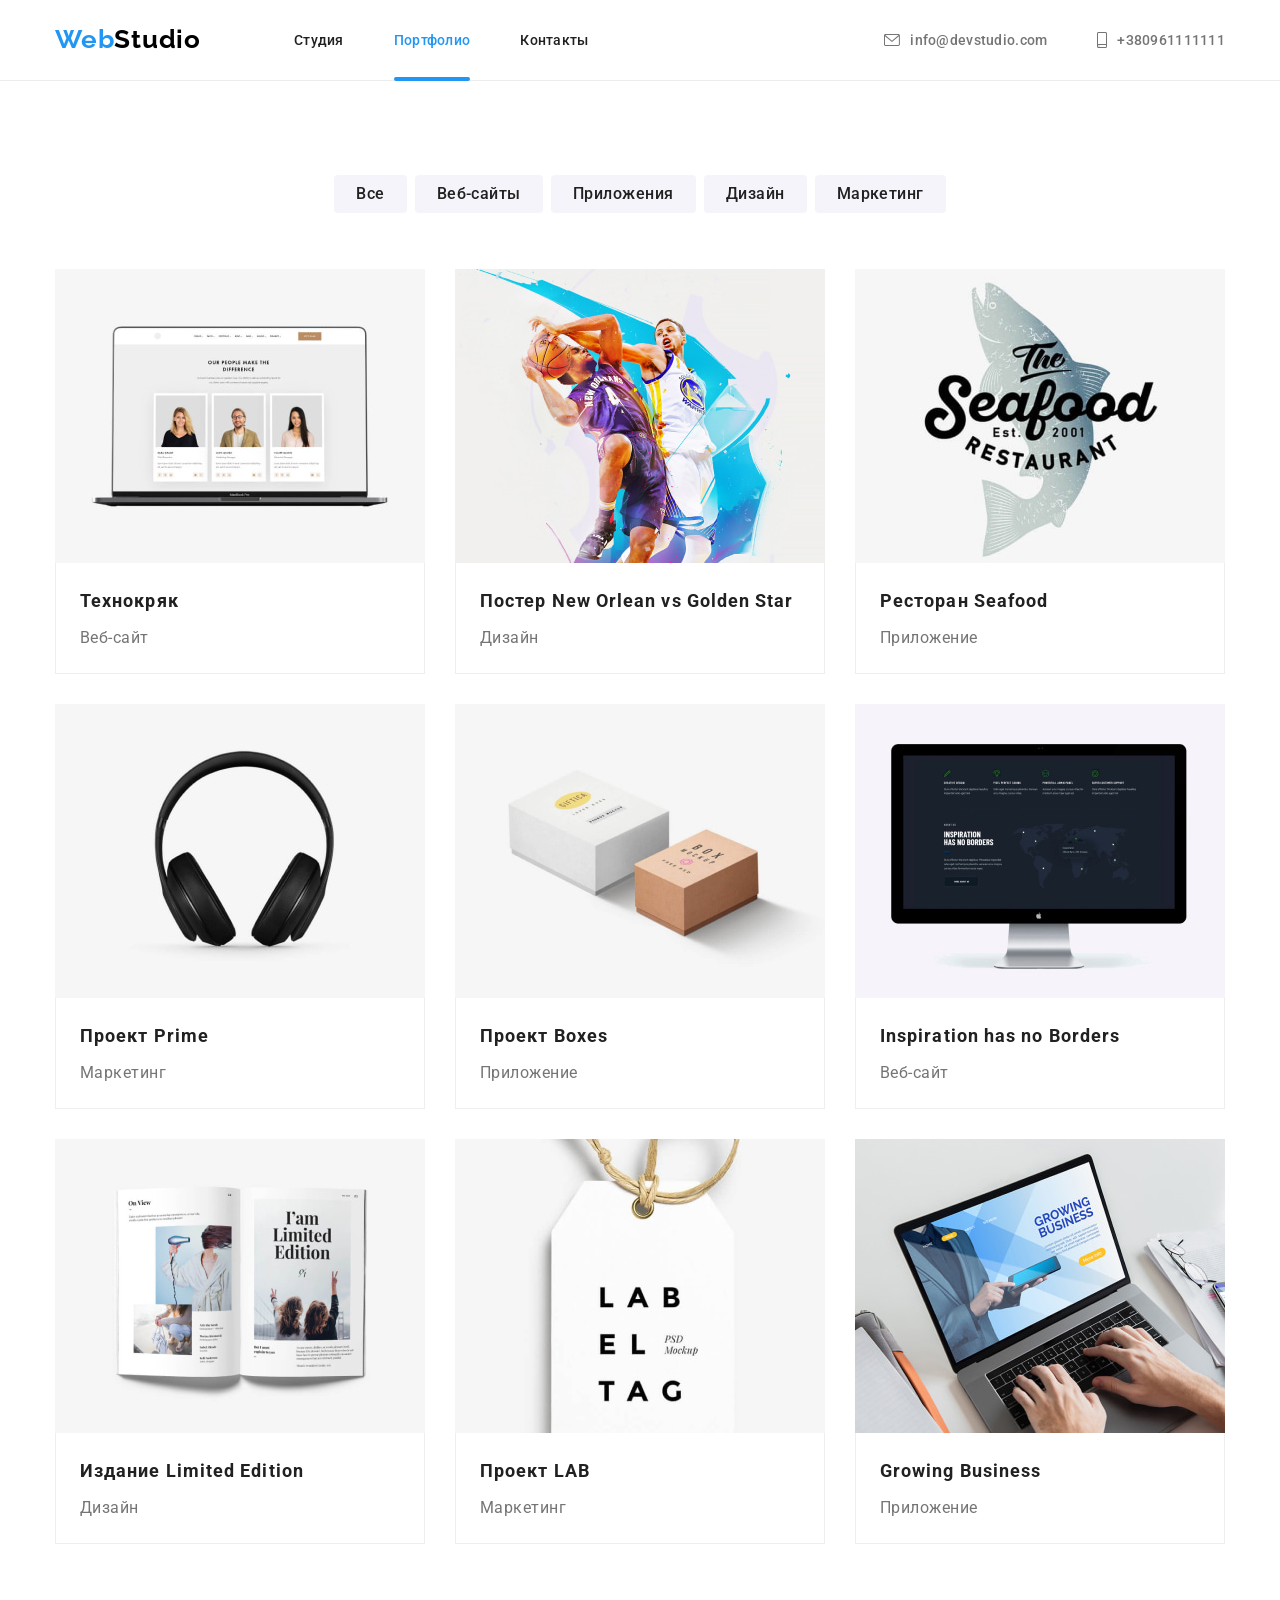
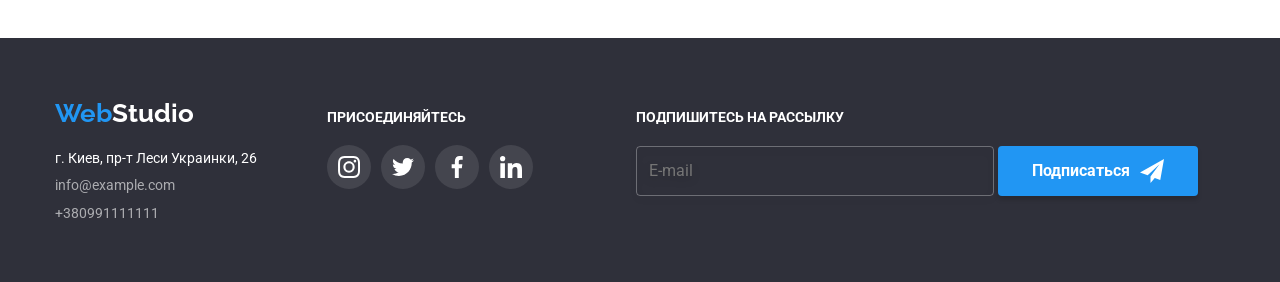
==== portfolio.html @ 58b0caa7 "Добавляет файлы" ====
<!DOCTYPE html>
<html lang="ru">
  <head>
    <meta charset="UTF-8" />
    <title>Студия</title>
    <link rel="preconnect" href="https://fonts.googleapis.com" />
    <link rel="preconnect" href="https://fonts.gstatic.com" crossorigin />
    <link
      href="https://fonts.googleapis.com/css2?family=Raleway:wght@700&family=Roboto:wght@400;500;700;900&display=swap"
      rel="stylesheet"
    />
    <link
      rel="stylesheet"
      href="https://cdnjs.cloudflare.com/ajax/libs/modern-normalize/1.1.0/modern-normalize.min.css"
    />
    <link rel="stylesheet" href="./css/styles.css" />
  </head>

  <body>
    <!--Хедер страницы портфолио-->
    <header class="page-header">
      <div class="container maine-nav">
        <a class="logo-header" href="./index.html"
          >Web<samp class="logostudio-header">Studio</samp></a
        >
        <!--Блок навигацыи-->
        <nav>
          <ul class="nav">
            <li class="item">
              <a class="nav-link" href="./index.html">Студия</a>
            </li>
            <li class="item">
              <a class="nav-link current" href="./portfolio.html">Портфолио</a>
            </li>
            <li class="item"><a class="nav-link" href="">Контакты</a></li>
          </ul>
        </nav>
        <!--Блок контактов хедер-->
        <ul class="contact">
          <li class="item">
            <a class="contact-link" href="mailto:info@devstudio.com"
              ><svg class="icon-contact" width="16" height="12">
                <use href="./images/icon/icons.svg#mail"></use></svg>info@devstudio.com</a>
          </li>
          <li class="item">
            <a class="contact-link" href="tel:+380961111111"
              ><svg class="icon-contact" width="10" height="16">
                <use href="./images/icon/icons.svg#tel"></use></svg>+380961111111</a>
          </li>
        </ul>
      </div>
    </header>

    <main>
      <!--Блок кнопок навигацыи проектов страницы портфолио-->
      <section class="section">
        <div class="container">
          <h1 class="title-hiding">Портфолио</h1>
          <ul class="filter">
            <li class="filter-button">
              <button class="button" type="button">Все</button>
            </li>
            <li class="filter-button">
              <button class="button" type="button">Веб-сайты</button>
            </li>
            <li class="filter-button">
              <button class="button" type="button">Приложения</button>
            </li>
            <li class="filter-button">
              <button class="button" type="button">Дизайн</button>
            </li>
            <li class="filter-button">
              <button class="button" type="button">Маркетинг</button>
            </li>
          </ul>
          <!--Фото проектов-->
          <ul class="portfolio">
            <li class="portfolio-list">
              <a class="portfolio-link" href="">
              <div class="portfolio-thumb">
              <img
                class="foto-portfolio"
                src="./images/imag1.jpg"
                alt="Ноудтун с сайтом"
                width="370"
                height="294"
                />
                <p class="portfolio-descr">Ресурс предлагает комплексные предложения с разным уровнем функционала и сервисов. Все это позволит посетителю получить исчерпывающие сведения о компании или частном лице.</p>
            </div>
              <div class="portfolio-title-text">
                <h2 class="title-portfolio">Технокряк</h2>
                <p class="text-portfolio">Веб-сайт</p>
              </div>
            </a>
            </li>
            <li class="portfolio-list">
            <a class="portfolio-link" href="">
            <div class="portfolio-thumb">
              <img
                class="foto-portfolio"
                src="./images/imag2.jpg"
                alt="Баскетболисты"
                width="370"
                height="294"
                />
                <p class="portfolio-descr">Ресурс предлагает комплексные предложения с разным уровнем функционала и сервисов. Все это позволит посетителю получить исчерпывающие сведения о компании или частном лице.</p>
            </div>
              <div class="portfolio-title-text">
                <h2 class="title-portfolio">
                  Постер New Orlean vs Golden Star</h2>
                <p class="text-portfolio">Дизайн</p>
              </div>
            </a>
            </li>
            <li class="portfolio-list">
            <a class="portfolio-link" href="">
            <div class="portfolio-thumb">
              <img
                class="foto-portfolio"
                src="./images/imag3.jpg"
                alt="Рыба с надписью"
                width="370"
                height="294"
                />
                <p class="portfolio-descr">Ресурс предлагает комплексные предложения с разным уровнем функционала и сервисов. Все это позволит посетителю получить исчерпывающие сведения о компании или частном лице.</p>
            </div>
              <div class="portfolio-title-text">
                <h2 class="title-portfolio">Ресторан Seafood</h2>
                <p class="text-portfolio">Приложение</p>
              </div>
            </a>
            </li>
            <li class="portfolio-list">
            <a class="portfolio-link" href="">
            <div class="portfolio-thumb">
              <img
                class="foto-portfolio"
                src="./images/imag4.jpg"
                alt="Наушники"
                width="370"
                height="294"
                />
                <p class="portfolio-descr">Ресурс предлагает комплексные предложения с разным уровнем функционала и сервисов. Все это позволит посетителю получить исчерпывающие сведения о компании или частном лице.</p>
            </div>
              <div class="portfolio-title-text">
                <h2 class="title-portfolio">Проект Prime</h2>
                <p class="text-portfolio">Маркетинг</p>
              </div>
            </a>
            </li>
            <li class="portfolio-list">
            <a class="portfolio-link" href="">
            <div class="portfolio-thumb">
              <img
                class="foto-portfolio"
                src="./images/imag5.jpg"
                alt="Две коробки"
                width="370"
                height="294"
                />
                <p class="portfolio-descr">Ресурс предлагает комплексные предложения с разным уровнем функционала и сервисов. Все это позволит посетителю получить исчерпывающие сведения о компании или частном лице.</p>
            </div>
              <div class="portfolio-title-text">
                <h2 class="title-portfolio">Проект Boxes</h2>
                <p class="text-portfolio">Приложение</p>
              </div>
            </a>
            </li>
            <li class="portfolio-list">
            <a class="portfolio-link" href="">
            <div class="portfolio-thumb">
              <img
                class="foto-portfolio"
                src="./images/imag6.jpg"
                alt="Мак"
                width="370"
                height="294"
                />
                <p class="portfolio-descr">Ресурс предлагает комплексные предложения с разным уровнем функционала и сервисов. Все это позволит посетителю получить исчерпывающие сведения о компании или частном лице.</p>
            </div>
              <div class="portfolio-title-text">
                <h2 class="title-portfolio">Inspiration has no Borders</h2>
                <p class="text-portfolio">Веб-сайт</p>
              </div>
            </a>
            </li>
            <li class="portfolio-list">
            <a class="portfolio-link" href="">
            <div class="portfolio-thumb">
              <img
                class="foto-portfolio"
                src="./images/imag7.jpg"
                alt="Журнал"
                width="370"
                height="294"
                />
                <p class="portfolio-descr">Ресурс предлагает комплексные предложения с разным уровнем функционала и сервисов. Все это позволит посетителю получить исчерпывающие сведения о компании или частном лице.</p>
            </div>
              <div class="portfolio-title-text">
                <h2 class="title-portfolio">Издание Limited Edition</h2>
                <p class="text-portfolio">Дизайн</p>
              </div>
            </a>
            </li>
            <li class="portfolio-list">
            <a class="portfolio-link" href="">
            <div class="portfolio-thumb">
              <img
                class="foto-portfolio"
                src="./images/imag8.jpg"
                alt="Этикетка"
                width="370"
                height="294"
                />
                <p class="portfolio-descr">Ресурс предлагает комплексные предложения с разным уровнем функционала и сервисов. Все это позволит посетителю получить исчерпывающие сведения о компании или частном лице.</p>
            </div>
              <div class="portfolio-title-text">
                <h2 class="title-portfolio">Проект LAB</h2>
                <p class="text-portfolio">Маркетинг</p>
              </div>
              </a>
            </li>
            <li class="portfolio-list">
            <a class="portfolio-link" href="">
            <div class="portfolio-thumb">
              <img
                class="foto-portfolio"
                src="./images/imag9.jpg"
                alt="Ноудбук с сайтом"
                width="370"
                height="294"
                />
                <p class="portfolio-descr">Ресурс предлагает комплексные предложения с разным уровнем функционала и сервисов. Все это позволит посетителю получить исчерпывающие сведения о компании или частном лице.</p>
            </div>
              <div class="portfolio-title-text">
                <h2 class="title-portfolio">Growing Business</h2>
                <p class="text-portfolio">Приложение</p>
              </div>
              </a>
            </li>
          </ul>
        </div>
      </section>
    </main>
    <!--Футер страницы портфолио с контактами-->
    <footer class="page-footer">
      <div class="container footer-container">
      <div class="address-wraper">
        <a class="logo-footer" href="./index.html"
          >Web<samp class="logostudio-footer">Studio</samp></a>
        <address class="address">
          <ul class="address-list">
            <li class="contact-list-footer">
              <a
                class="contactfooter-map"
                href="https://www.google.com/maps/place/бул.+Леси+Украинки,+26,+Киев,+02000/data=!4m2!3m1!1s0x40d4cf0e033ecbe9:0x57a4dffefec77da0?sa=X&ved=2ahUKEwislPPghuL1AhVr-ioKHfEvBboQ8gF6BAgbEAE"
                target="_blank"
                >г. Киев, пр-т Леси Украинки, 26</a>
            </li>
            <li class="contact-list-footer">
              <a class="contactfooter" href="mailto:info@example.com"
                >info@example.com</a>
            </li>
            <li class="contact-list-footer">
              <a class="contactfooter" href="tel:+380991111111"
                >+380991111111</a>
            </li>
          </ul>
        </address>
      </div>
      <div class="socials-link-wraper">
        <h2 class="title-footer-socials">присоединяйтесь</h2>
        <ul class="socials-list-footer">
          <li class="socials-footer">
            <a class="socials-link-footer" href="">
              <svg class="socials-icon-footer" width="22" height="22">
                <use href="./images/icon/icons.svg#instagram"></use>
              </svg>
            </a>
          </li>
          <li class="socials-footer">
            <a class="socials-link-footer" href="">
              <svg class="socials-icon-footer" width="22" height="22">
                <use href="./images/icon/icons.svg#twitter"></use>
              </svg>
            </a>
          </li>
          <li class="socials-footer">
            <a class="socials-link-footer" href="">
              <svg class="socials-icon-footer" width="22" height="22">
                <use href="./images/icon/icons.svg#facebook"></use>
              </svg>
            </a>
          </li>
          <li class="socials-footer">
            <a class="socials-link-footer" href="">
              <svg class="socials-icon-footer" width="22" height="22">
                <use href="./images/icon/icons.svg#linkedin"></use>
              </svg>
            </a>
          </li>
        </ul>
      </div>
      <div class="form-footer-wraper">
      <h2 class="title-footer-form">Подпишитесь на рассылку</h2>
      <form class="form-footer">
        <label class="form-wraper-footer">
          <input class="form-email-footer" type="email" name="email" placeholder="E-mail">
        </label>
        <button class="button-form-footer" type="submit">Подписаться
          <svg class="icon-button-footer" width="24" height="24">
            <use href="./images/icon/icons.svg#icon-send"></use>
          </svg>
        </button>
        </form>
      </div>
    </div>
    </footer>
  </body>
</html>
---- css/styles.css ----
:root {
  /*Шрифти*/
  --main-fons: "Roboto", sans-serif;
  --secondary-fons: "Raleway", sans-serif;
  /*Цвет*/
  --main-color: #212121;
  --complementary-color: #757575;
  --activ-link-but: #2196f3;
  --background-button: #f5f4fa;
  --white: #fff;
  --icon-color: #AFB1B8;
}

h1,
h2,
h3,
h4,
p {
  margin-top: 0;
  margin-bottom: 0;
}

ul {
  list-style: none;
  margin: 0;
  padding: 0;
}

body {
  color: var(--main-color);
  background-color: var(--white);
  font-family: var(--main-fons);
}

img {
  max-width: 100%;
  height: auto;
  display: block;
}
.container {
  width: 1200px;
  padding-left: 15px;
  padding-right: 15px;
  margin-left: auto;
  margin-right: auto;
}
.section {
  padding-top: 94px;
  padding-bottom: 94px;
}

/*Стили хидера*/
.page-header {
  border-bottom: 1px solid #ececec;
}
.maine-nav {
  display: flex;
  align-items: center;
}
.logo-header {
  color: var(--activ-link-but);

  text-decoration: none;
  font-family: var(--secondary-fons);
  font-size: 26px;
  font-weight: 700;
  line-height: 1.2;
  letter-spacing: 0.03em;
}
.logostudio-header {
  color: rgb(0, 0, 0);
  text-decoration: none;
  font-family: var(--secondary-fons);
  font-size: 26px;
  font-weight: 700;
  line-height: 1.2;
  letter-spacing: 0.03em;
}

.nav {
  display: flex;
  margin-left: 93px;
}
.nav .item + .item {
  margin-left: 50px;
}

.nav-link {
position: relative;
  display: block;
  padding-top: 32px;
  padding-bottom: 32px;

  color: var(--main-color);

  font-size: 14px;
  font-weight: 500;
  line-height: 1.15;
  letter-spacing: 0.02em;
  text-decoration: none;

  transition:color 250ms cubic-bezier(0.4, 0, 0.2, 1);
}


.nav-link:hover,
.nav-link:focus {
  color: var(--activ-link-but);
}
.nav .current {
  color: var(--activ-link-but);
}
.current::after {
display: block;
position: absolute;
width: 100%;
height: 4px;
left: 0;
bottom: -1px;
content: '';
background-color: var(--activ-link-but);
border-radius: 2px;
}
.after{
  transition:background-color 250ms cubic-bezier(0.4, 0, 0.2, 1);
}

.contact {
  display: flex;
  list-style: none;
  margin-left: auto;
}
.contact .item + .item {
  margin-left: 50px;
}
.contact-link {
  display: flex;
  justify-content: center;
  align-items: center;
  padding-top: 32px;
  padding-bottom: 32px;

  color: var(--complementary-color);
  font-weight: 500;
  font-size: 14px;
  line-height: 1.15;
  letter-spacing: 0.02em;
  text-decoration: none;

  transition:color 250ms cubic-bezier(0.4, 0, 0.2, 1);
}
.contact-link:hover,
.contact-link:focus {
  color: var(--activ-link-but);
}
.icon-contact{
margin-right: 10px;
fill: currentColor;
}

/*Стиль слогана и кнопка заказа на странице "Студия". */
.slogan {
  max-width: 1600px;
  margin-left: auto;
  margin-right: auto;
  padding-top: 200px;
  padding-bottom: 200px;
  background-color: #2f303a;
  text-align: center;

  background-image: linear-gradient(rgba(47, 48, 58, 0.4), rgba(47, 48, 58, 0.4)), url(../images/Imgbg.png);
  background-repeat: no-repeat;
  background-size: cover;

}
.slogan-text {
  color: var(--white);

  font-weight: 900;
  font-size: 44px;
  line-height: 1.4;
  text-align: center;
  letter-spacing: 0.06em;
  text-transform: uppercase;
}
.slogan-button {
  margin-top: 40px;


  width: 200px;
  height: 50px;
  font-size: 16px;
  font-weight: 700;
  line-height: 1.87;
  text-align: center;
  letter-spacing: 0.06em;
  color: var(--white);
  background-color: var(--activ-link-but);
  box-shadow: 0px 4px 4px rgba(0, 0, 0, 0.15);
  border-radius: 4px;
  border: var(--activ-link-but);
  cursor: pointer;
  transition: color 250ms cubic-bezier(0.4, 0, 0.2, 1), background-color 250ms cubic-bezier(0.4, 0, 0.2, 1);
}
.slogan-button:hover,
.slogan-button:focus {
  background-color: #188ce8;
}

/*Модальное окно*/
.modal-backdrop {
  position: fixed;
  left: 0;
  top: 0;
  width: 100vw;
  height: 100vh;
  background: rgba(0, 0, 0, 0.2);
  transition: opacity 250ms cubic-bezier(0.4, 0, 0.2, 1), visibility 250ms cubic-bezier(0.4, 0, 0.2, 1);

  z-index: 3;
  opacity: 1;
  visibility: visible;
  pointer-events: initial;
}

.modal-backdrop.is-hidden {
  opacity: 0;
  visibility: hidden;
  pointer-events: none;
}

.modal{
  position: absolute;
  top: 50%;
  left: 50%;
  transform: translate(-50%,-50%);
  width:528px;
  height: 581px;
  padding: 40px;

  background: var(--white);
  box-shadow: 0px 1px 3px rgba(0, 0, 0, 0.12),
  0px 1px 1px rgba(0, 0, 0, 0.14),
  0px 2px 1px rgba(0, 0, 0, 0.2);
  border-radius: 4px;
}

.form{
  display: block;

}
.modal-titel{
  margin-bottom: 12px;
  font-style: normal;
  font-weight: 700;
  font-size: 20px;
  line-height: 1.15;
  text-align: center;
  letter-spacing: 0.03em;
  color: var(--main-color);
}
.form-wraper{
  position: relative;
  display: flex;
  flex-direction: column;
  margin-bottom: 10px;
}

.form-wraper:nth-child(4){
  margin-bottom: 20px;
}

.form-text{
  margin-bottom: 4px;
  font-weight: 400;
  font-size: 12px;
  line-height: 1.16;
  text-align: left;
  letter-spacing: 0.01em;
  color: var(--complementary-color);
}
.form-imput{
  position: relative;
  width: 448px;
  height: 40px;
  border: 1px solid rgba(33, 33, 33, 0.2);
  box-sizing: border-box;
  border-radius: 4px;
  outline: transparent;
  transition: border 250ms cubic-bezier(0.4, 0, 0.2, 1);
}

.icon-form{

  position: absolute;
  left: 15px;
  bottom: 14px;
  fill: var(--main-color);
  transition: fill 250ms cubic-bezier(0.4, 0, 0.2, 1);
}

.form-imput:hover,
.form-imput:checked,
.form-imput:focus {
  border: 1px solid var(--activ-link-but);
  box-sizing: border-box;
  border-radius: 4px;
}
.form-imput:hover ~ .icon-form,
.form-imput:focus ~ .icon-form{
  fill: var(--activ-link-but);
}

.text-form-imput,
.tel-form-imput,
.email-form-imput{
  padding-left: 42px;
}
.textarea{
  width: 448px;
  height: 120px;
  padding: 12px 16px;
  font-size: 14px;
  line-height: 1.14;
  letter-spacing: 0.01em;
  resize: none;
}
.checkbox-wraper{
  display: flex;
  white-space: nowrap;
  margin-bottom: 30px;
  flex-direction: row;
  justify-content: center;
  align-items: center;
  margin-bottom: 30px;
}

.checkbox{

-webkit-appearance: none;
-moz-appearance: none;
appearance: none;
}
.castom-checkbox{
  background-image: url(../images/icon/checbox.svg);
  width: 16px;
  height: 15px;
}


.checkbox:checked + .castom-checkbox,
.checkbox:focus-visible + .castom-checkbox{
  background-image: url(../images/icon/checbox-checked.svg);
  width: 16px;
  height: 15px;
  background-repeat: no-repeat;
  background-position: 50% 50%;
  background-color: #2196f3;
  border-radius: 2px;
  transition: background 250ms cubic-bezier(0.4, 0, 0.2, 1);
}

.text-treaty{
  margin-left: 8.5px;

  text-align:center;
  font-style: normal;
  font-weight: 400;
  font-size: 14px;
  line-height: 1.71;
  letter-spacing: 0.03em;
  color: var(--complementary-color);
}
.text-treaty-link{
  color: var(--activ-link-but);
  text-decoration: underline;
  transition: color 250ms cubic-bezier(0.4, 0, 0.2, 1);
}
.button-submit{

  text-align: center;
  width: 200px;
  height: 50px;
  font-weight: 700;
  font-size: 16px;
  line-height: 1.87;
  letter-spacing: 0.06em;

  color: var(--white);

  background: var(--activ-link-but);
  box-shadow: 0px 4px 4px rgba(0, 0, 0, 0.15);
  border-radius: 4px;
  border: none;
  transition: color 250ms cubic-bezier(0.4, 0, 0.2, 1), background 250ms cubic-bezier(0.4, 0, 0.2, 1);
  cursor: pointer;
}

.button-submit:focus,
.button-submit:hover{
background: #188CE8;
}

.button-modal-clos{
  position: absolute;
  top: 8px;
  right: 8px;
  display: flex;
  justify-content: center;
  align-items: center;
  width: 30px;
  height: 30px;
  border-radius: 50%;
  background: var(--white);
  border: 1px solid rgba(0, 0, 0, 0.1);
  cursor: pointer;
}

/*Стиль списка текста на странице "Студия".*/
.title-benefits {
  position: absolute;
  width: 1px;
  height: 1px;
  margin: -1px;
  border: 0;
  padding: 0;
  white-space: nowrap;
  clip-path: inset(100%);
  clip: rect(0 0 0 0);
  overflow: hidden;
}

.content-list {
  display: flex;
}
.content-list .list + .list {
  margin-left: 30px;
}

.icon-benefits{
  display: flex;
  justify-content: center;
  align-items: center;
  margin-bottom: 30px;

  width: 270px;
  height: 120px;
  background-color: var(--background-button);
  border-radius: 4px;
}

.list-title {
  text-transform: uppercase;
  font-style: normal;
  font-weight: 700;
  font-size: 14px;
  line-height: 16px;
  letter-spacing: 1.14;
}
.list-text {
  margin-top: 10px;

  width: 270px;
  color: var(--complementary-color);
  font-weight: 400;
  font-size: 14px;
  line-height: 1.7;
  letter-spacing: 0.03em;
}

/*Стиль заголовка на странице "Студия".*/
.work {
  padding-top: 0;
}
.work-list {
  margin-top: 50px;
  display: flex;

}
.list-work{
list-style-type: none;
}

.work-list .list-work + .list-work {
  margin-left: 30px;
  margin-right: 0;
}
.work-title {
  font-weight: 700;
  font-size: 36px;
  line-height: 1.16;
  text-align: center;
  letter-spacing: 0.03em;
}

.label-img-text{
position: relative;
}

.img-label{
margin-right: 0;

}
.label{
  display: flex;
  justify-content: center;
  align-items: center;
  position: absolute;
  bottom: 0;

  width: 370px;
  height: 70px;
  background: rgba(47, 48, 58, 0.8);

  font-size: 14px;
  font-weight: 700;
  color: var(--white);
  line-height: 1.17;
  text-transform: uppercase;

  letter-spacing: 0.03em;
}

/*Стиль заголовков и текста информации о команде на странице "Студия".*/
.team {
  background-color: #f5f4fa;
}
.team-list {
  display: flex;
}
.team-title {
  margin-bottom: 50px;

  font-weight: 700;
  font-size: 36px;
  line-height: 1.16;
  text-align: center;
  letter-spacing: 0.03em;
}
.foto-team-list {
  background-color: var(--white);
  text-align: center;
  width: 270px;
  box-shadow: 0px 1px 3px rgba(0, 0, 0, 0.12), 0px 1px 1px rgba(0, 0, 0, 0.14),
    0px 2px 1px rgba(0, 0, 0, 0.2);
  border-radius: 0px 0px 4px 4px;
}
.team-list .foto-team-list + .foto-team-list {
  margin-left: 30px;
  margin-right: 0px;
}
.team-subtitle-text {
  padding-top: 30px;
  padding-bottom: 30px;
}
.team-subtitle {
  font-weight: 500;
  font-size: 16px;
  line-height: 1.18;
  letter-spacing: 0.03em;
}
.team-text {
  margin-top: 10px;
  margin-bottom: 16px;

  color: var(--complementary-color);
  font-weight: 400;
  font-size: 16px;
  line-height: 1.18;
  letter-spacing: 0.03em;
}
.team-list {
  list-style: none;
}

.socials {
  display: flex;
  justify-content: center;
}
.socials-item {
  margin-right: 10px;
}
.socials-item:last-child{
  margin-right: 0;
}
.socials-link {
  display: flex;
  justify-content: center;
  align-items: center;

  width: 44px;
  height: 44px;

  background-color: var(--white);
  border-radius: 50%;
  transition:fill 250ms cubic-bezier(0.4, 0, 0.2, 1), background-color 250ms cubic-bezier(0.4, 0, 0.2, 1);
}
.socials-link:hover,
.socials-link:focus {
  background-color: var(--activ-link-but)}
.socials-link:hover .socials-icon,
.socials-link:focus .socials-icon{fill: var(--white);}
.socials-icon{
  transition:fill 250ms cubic-bezier(0.4, 0, 0.2, 1);
  fill: var(--icon-color);
}

/*Стили постояные клиенты*/
.title-clients{
  margin-bottom: 50px;

  font-weight: 700;
  font-size: 36px;
  line-height: 1.16;
  text-align: center;
  letter-spacing: 0.03em;
}

.clients-list-icon-link{
  display: flex;
}

.clients-list{
width: 170px;
height: 92px;
margin-right: 30px;

border: 1px solid var(--icon-color);
box-sizing: border-box;
border-radius: 4px;
transition:color 250ms cubic-bezier(0.4, 0, 0.2, 1), border 250ms cubic-bezier(0.4, 0, 0.2, 1);
}
.clients-list:hover,
.clients-list:focus{
  border: 1px solid var(--activ-link-but);
  box-sizing: border-box;
  border-radius: 4px;
}
.clients-list:last-child {
  margin-right: 0;
}

.clients-link{
  display: flex;
  justify-content: center;
  align-items: center;
  box-sizing: border-box;
  width: 100%;
  height: 100%;
  fill: var(--icon-color);
  cursor: pointer;
  transition:fill 250ms cubic-bezier(0.4, 0, 0.2, 1);
}
.clients-link:hover,
.clients-link:focus{
  fill: var(--activ-link-but);
}



/*Стиль кнопок фильтра на странице "Портфолио".*/

.title-hiding{
  position: absolute;
    width: 1px;
    height: 1px;
    margin: -1px;
    border: 0;
    padding: 0;
    white-space: nowrap;
    clip-path: inset(100%);
    clip: rect(0 0 0 0);
    overflow: hidden;}
.filter {
  list-style: none;
  display: flex;
  justify-content: center;
  margin-bottom: 56px;
}

.filter-button:not(:last-child) {
  margin-right: 8px;
}

.button {
  padding: 6px 22px;
  list-style: none;
  border-radius: 4px;
  cursor: pointer;
  border: none;

  color: var(--main-color);
  background-color: var(--background-button);

  font-family: var(--main-fons);
  font-style: normal;
  font-weight: 500;
  font-size: 16px;
  line-height: 1.62;
  text-align: center;
  letter-spacing: 0.03em;
  transition: box-shadow 250ms cubic-bezier(0.4, 0, 0.2, 1), background-color 250ms cubic-bezier(0.4, 0, 0.2, 1), color 250ms cubic-bezier(0.4, 0, 0.2, 1);
}
.button:hover,
.button:focus {
  background-color: var(--activ-link-but);
  color: var(--white);
  box-shadow: 0px 3px 1px rgba(0, 0, 0, 0.1), 0px 1px 2px rgba(0, 0, 0, 0.08),
    0px 2px 2px rgba(0, 0, 0, 0.12);
}

/*Стиль текста портфолио на странице "Портфолио".*/
.portfolio {
  list-style: none;
  display: flex;
  flex-wrap: wrap;
}

.portfolio-list {
  background-color: var(--white);
  width: 370px;
  margin-right: 30px;
  margin-bottom: 30px;
}
.portfolio-list:nth-child(3n) {
  margin-right: 0;
}
.portfolio-list:nth-last-child(-n + 3) {
  margin-bottom: 0px;
}
.portfolio-thumb{
position: relative;
overflow: hidden;
}
.portfolio-descr{
display: flex;
padding: 63px 24px;
width: 100%;
height: 100%;
position: absolute;
bottom: 0;
left: 0;
font-size: 18px;
font-weight: 400;
line-height: 1.55;
color: var(--white);
background-color: rgba(33, 150, 243, 0.9);;
text-decoration: none;
transform: translateY(100%);
transition: transform 250ms cubic-bezier(0.4, 0, 0.2, 1);
}
.portfolio-link:hover .portfolio-descr,
.portfolio-link:focus .portfolio-descr {
  transform: translateY(0%);
}
.portfolio-link{
  display: block;
  text-decoration: none;
  transition: box-shodow 250ms cubic-bezier(0.4, 0, 0.2, 1);
}
.portfolio-link:hover,
.portfolio-link:focus{
  box-shadow: 0px 1px 1px rgba(0, 0, 0, 0.12), 0px 4px 4px rgba(0, 0, 0, 0.06),
  1px 4px 6px rgba(0, 0, 0, 0.16);
}


.portfolio-title-text {
  padding: 20px 24px 20px 24px;
  background: #ffffff;
  border-right: 1px solid #eeeeee;
  border-bottom: 1px solid #eeeeee;
  border-left: 1px solid #eeeeee;
  box-sizing: border-box;
}

.title-portfolio {
color: var(--main-color);
  font-weight: 700;
  font-size: 18px;
  line-height: 2;
  letter-spacing: 0.06em;
}
.text-portfolio {
  margin-top: 4px;
  color: var(--complementary-color);
  font-size: 16px;
  line-height: 1.87;
  letter-spacing: 0.03em;
}


/*Стиль футера*/

.page-footer {
  padding-top: 60px;
  padding-bottom: 60px;
  background-color: #2f303a;
}

.footer-container{
display: flex;
align-items: baseline;
}
.address-wraper{
margin-right: 70px;
}
.logo-footer {
  color: var(--activ-link-but);
  text-decoration: none;
  font-family: var(--secondary-fons);
  font-size: 26px;
  font-weight: 700;
  line-height: 1.2;
}
.logostudio-footer {
  text-align: center;
  color: var(--white);
  text-decoration: none;
  font-family: var(--secondary-fons);
  font-size: 26px;
  font-weight: 700;
  line-height: 1.2;
}
.address {
  margin-top: 20px;
}
.address-list {
  list-style: none;
}

.contact-list-footer:not(:last-child) {
  margin-bottom: 9px;
}
.contactfooter-map {
  margin-top: 20px;
  color: var(--white);
  font-style: normal;
  text-decoration: none;
  font-size: 14px;
  transition:  color 250ms cubic-bezier(0.4, 0, 0.2, 1);
}
.contactfooter-map:hover,
.contactfooter-map:focus{
  color: var(--activ-link-but);
}
.contactfooter {
  color: rgba(255, 255, 255, 0.6);
  font-style: normal;
  text-decoration: none;
  font-size: 14px;
  transition:  color 250ms cubic-bezier(0.4, 0, 0.2, 1);
}
.contactfooter:hover,
.contactfooter:focus{
  color: var(--activ-link-but);
}

.socials-link-wraper{
display: block;
}
.title-footer-socials{
  margin-bottom: 20px;

  text-transform: uppercase;
  font-style: normal;
  font-weight: 700;
  font-size: 14px;
  line-height: 16px;
  letter-spacing: 1.14;
  color: var(--white);
}

.socials-list-footer{
display: flex;
}
.socials-footer:not(last-chilt) {
  margin-right: 10px
}
.socials-link-footer{
  display: flex;
  justify-content: center;
  align-items: center;

  width: 44px;
  height: 44px;

  background-color: rgba(255, 255, 255, 0.1);;
  border-radius: 50%;
  transition:  background-color 250ms cubic-bezier(0.4, 0, 0.2, 1);
}

.socials-icon-footer{
  fill: var(--white);
}
.socials-link-footer:hover,
.socials-link-footer:focus {
  background-color: var(--activ-link-but)}
.socials-link-footer:hover .socials-icon-footer,
.socials-link-footer:focus .socials-icon-footer{fill: var(--white);}


.form-footer-wraper{
  margin-left: 93px;
  margin-right: 12px;

}
.title-footer-form{
  margin-bottom: 20px;

  text-transform: uppercase;
  font-style: normal;
  font-weight: 700;
  font-size: 14px;
  line-height: 1.14;
  color: var(--white);
}
.form-email-footer{
  padding: 16px 12px;
  width: 358px;
  height: 50px;
  color: var(--white);
  border: 1px solid rgba(255, 255, 255, 0.3);
  box-sizing: border-box;
  filter: drop-shadow(0px 4px 4px rgba(0, 0, 0, 0.15));
  border-radius: 4px;
  background-color: transparent;

}
.button-form-footer{
  display: inline-flex;
  align-items: center;
  justify-content: center;
  width: 200px;
  height: 50px;


  font-weight: 700;
  font-size: 16px;
  line-height: 1.87;
  color: var(--white);
  background: var(--activ-link-but);
  box-shadow: 0px 4px 4px rgba(0, 0, 0, 0.15);
  border-radius: 4px;
  border: none;
  cursor: pointer;
  transition: background 250ms cubic-bezier(0.4, 0, 0.2, 1), color 250ms cubic-bezier(0.4, 0, 0.2, 1);
}
.button-form-footer:focus,
.button-form-footer:hover{
  background:#188CE8;

}

.icon-button-footer{
  display: block;
  margin-left: 10px;
}
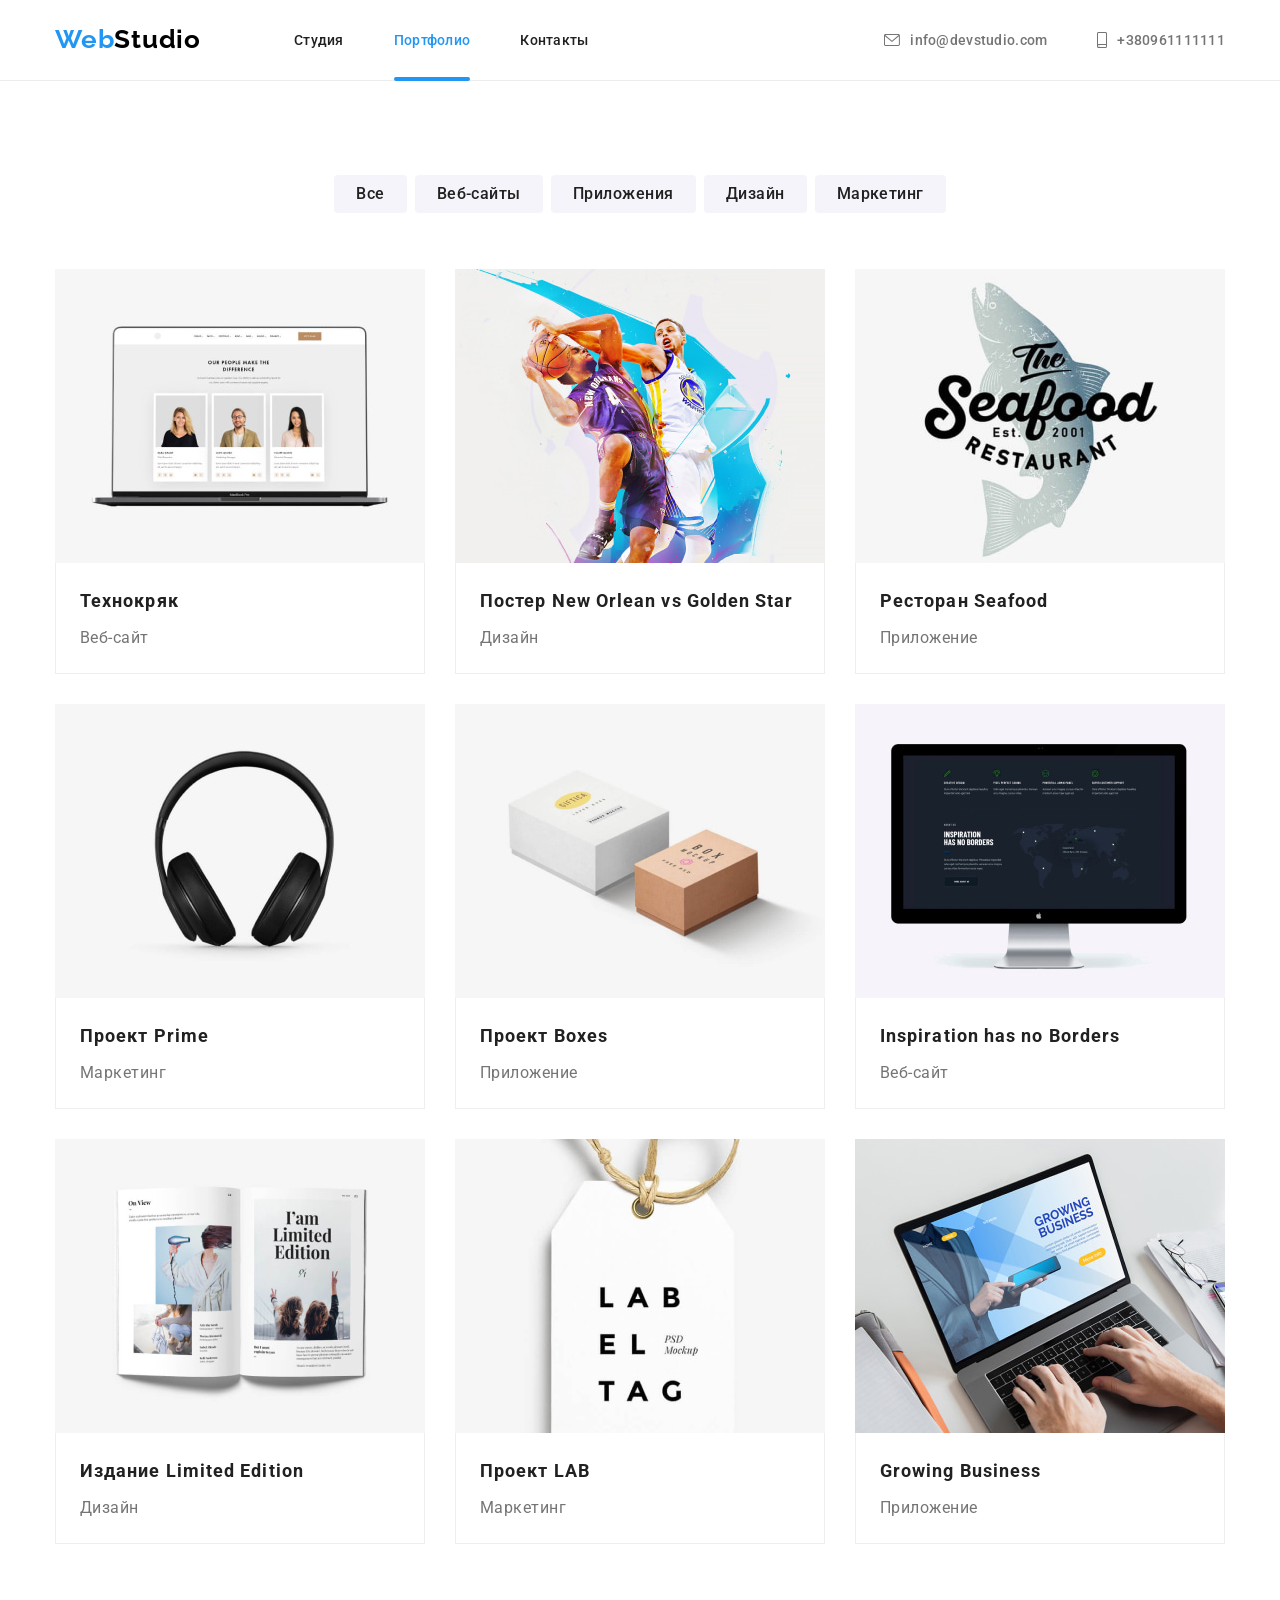
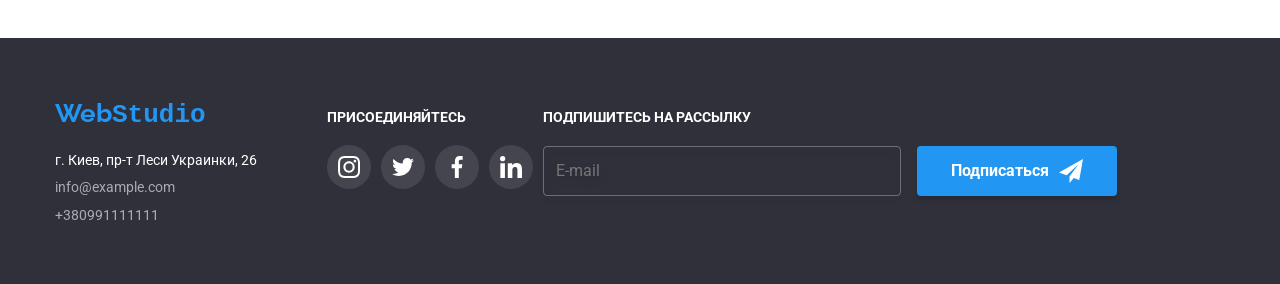
==== commit 946c0efb: "Добавляє BEM в Header" ====
--- a/portfolio.html
+++ b/portfolio.html
@@ -18,34 +18,42 @@
 
   <body>
     <!--Хедер страницы портфолио-->
-    <header class="page-header">
-      <div class="container maine-nav">
-        <a class="logo-header" href="./index.html"
-          >Web<samp class="logostudio-header">Studio</samp></a
-        >
+    <header class="header">
+      <div class="header__page container">
+        <a class="header__logo" href="./index.html">Web<span>Studio</span></a>
         <!--Блок навигацыи-->
         <nav>
-          <ul class="nav">
-            <li class="item">
-              <a class="nav-link" href="./index.html">Студия</a>
-            </li>
-            <li class="item">
-              <a class="nav-link current" href="./portfolio.html">Портфолио</a>
-            </li>
-            <li class="item"><a class="nav-link" href="">Контакты</a></li>
+          <ul class="header__nav">
+            <li class="header__item">
+              <a class="header__link" href="./index.html">Студия</a>
+            </li>
+            <li class="header__item">
+              <a class="header__link current" href="./portfolio.html"
+                >Портфолио</a
+              >
+            </li>
+            <li class="header__item">
+              <a class="header__link" href="">Контакты</a>
+            </li>
           </ul>
         </nav>
         <!--Блок контактов хедер-->
-        <ul class="contact">
-          <li class="item">
-            <a class="contact-link" href="mailto:info@devstudio.com"
-              ><svg class="icon-contact" width="16" height="12">
-                <use href="./images/icon/icons.svg#mail"></use></svg>info@devstudio.com</a>
+        <ul class="header__contact">
+          <li class="header__item">
+            <a class="header__contact-link" href="mailto:info@devstudio.com"
+              ><svg class="header__contact-icon" width="16" height="12">
+                <use href="./images/icon/icons.svg#mail"></use>
+              </svg>
+              info@devstudio.com
+            </a>
           </li>
-          <li class="item">
-            <a class="contact-link" href="tel:+380961111111"
-              ><svg class="icon-contact" width="10" height="16">
-                <use href="./images/icon/icons.svg#tel"></use></svg>+380961111111</a>
+          <li class="header__item">
+            <a class="header__contact-link" href="tel:+380961111111"
+              ><svg class="header__contact-icon" width="10" height="16">
+                <use href="./images/icon/icons.svg#tel"></use>
+              </svg>
+              +380961111111
+            </a>
           </li>
         </ul>
       </div>
@@ -77,165 +85,202 @@
           <ul class="portfolio">
             <li class="portfolio-list">
               <a class="portfolio-link" href="">
-              <div class="portfolio-thumb">
-              <img
-                class="foto-portfolio"
-                src="./images/imag1.jpg"
-                alt="Ноудтун с сайтом"
-                width="370"
-                height="294"
-                />
-                <p class="portfolio-descr">Ресурс предлагает комплексные предложения с разным уровнем функционала и сервисов. Все это позволит посетителю получить исчерпывающие сведения о компании или частном лице.</p>
-            </div>
-              <div class="portfolio-title-text">
-                <h2 class="title-portfolio">Технокряк</h2>
-                <p class="text-portfolio">Веб-сайт</p>
-              </div>
-            </a>
-            </li>
-            <li class="portfolio-list">
-            <a class="portfolio-link" href="">
-            <div class="portfolio-thumb">
-              <img
-                class="foto-portfolio"
-                src="./images/imag2.jpg"
-                alt="Баскетболисты"
-                width="370"
-                height="294"
-                />
-                <p class="portfolio-descr">Ресурс предлагает комплексные предложения с разным уровнем функционала и сервисов. Все это позволит посетителю получить исчерпывающие сведения о компании или частном лице.</p>
-            </div>
-              <div class="portfolio-title-text">
-                <h2 class="title-portfolio">
-                  Постер New Orlean vs Golden Star</h2>
-                <p class="text-portfolio">Дизайн</p>
-              </div>
-            </a>
-            </li>
-            <li class="portfolio-list">
-            <a class="portfolio-link" href="">
-            <div class="portfolio-thumb">
-              <img
-                class="foto-portfolio"
-                src="./images/imag3.jpg"
-                alt="Рыба с надписью"
-                width="370"
-                height="294"
-                />
-                <p class="portfolio-descr">Ресурс предлагает комплексные предложения с разным уровнем функционала и сервисов. Все это позволит посетителю получить исчерпывающие сведения о компании или частном лице.</p>
-            </div>
-              <div class="portfolio-title-text">
-                <h2 class="title-portfolio">Ресторан Seafood</h2>
-                <p class="text-portfolio">Приложение</p>
-              </div>
-            </a>
-            </li>
-            <li class="portfolio-list">
-            <a class="portfolio-link" href="">
-            <div class="portfolio-thumb">
-              <img
-                class="foto-portfolio"
-                src="./images/imag4.jpg"
-                alt="Наушники"
-                width="370"
-                height="294"
-                />
-                <p class="portfolio-descr">Ресурс предлагает комплексные предложения с разным уровнем функционала и сервисов. Все это позволит посетителю получить исчерпывающие сведения о компании или частном лице.</p>
-            </div>
-              <div class="portfolio-title-text">
-                <h2 class="title-portfolio">Проект Prime</h2>
-                <p class="text-portfolio">Маркетинг</p>
-              </div>
-            </a>
-            </li>
-            <li class="portfolio-list">
-            <a class="portfolio-link" href="">
-            <div class="portfolio-thumb">
-              <img
-                class="foto-portfolio"
-                src="./images/imag5.jpg"
-                alt="Две коробки"
-                width="370"
-                height="294"
-                />
-                <p class="portfolio-descr">Ресурс предлагает комплексные предложения с разным уровнем функционала и сервисов. Все это позволит посетителю получить исчерпывающие сведения о компании или частном лице.</p>
-            </div>
-              <div class="portfolio-title-text">
-                <h2 class="title-portfolio">Проект Boxes</h2>
-                <p class="text-portfolio">Приложение</p>
-              </div>
-            </a>
-            </li>
-            <li class="portfolio-list">
-            <a class="portfolio-link" href="">
-            <div class="portfolio-thumb">
-              <img
-                class="foto-portfolio"
-                src="./images/imag6.jpg"
-                alt="Мак"
-                width="370"
-                height="294"
-                />
-                <p class="portfolio-descr">Ресурс предлагает комплексные предложения с разным уровнем функционала и сервисов. Все это позволит посетителю получить исчерпывающие сведения о компании или частном лице.</p>
-            </div>
-              <div class="portfolio-title-text">
-                <h2 class="title-portfolio">Inspiration has no Borders</h2>
-                <p class="text-portfolio">Веб-сайт</p>
-              </div>
-            </a>
-            </li>
-            <li class="portfolio-list">
-            <a class="portfolio-link" href="">
-            <div class="portfolio-thumb">
-              <img
-                class="foto-portfolio"
-                src="./images/imag7.jpg"
-                alt="Журнал"
-                width="370"
-                height="294"
-                />
-                <p class="portfolio-descr">Ресурс предлагает комплексные предложения с разным уровнем функционала и сервисов. Все это позволит посетителю получить исчерпывающие сведения о компании или частном лице.</p>
-            </div>
-              <div class="portfolio-title-text">
-                <h2 class="title-portfolio">Издание Limited Edition</h2>
-                <p class="text-portfolio">Дизайн</p>
-              </div>
-            </a>
-            </li>
-            <li class="portfolio-list">
-            <a class="portfolio-link" href="">
-            <div class="portfolio-thumb">
-              <img
-                class="foto-portfolio"
-                src="./images/imag8.jpg"
-                alt="Этикетка"
-                width="370"
-                height="294"
-                />
-                <p class="portfolio-descr">Ресурс предлагает комплексные предложения с разным уровнем функционала и сервисов. Все это позволит посетителю получить исчерпывающие сведения о компании или частном лице.</p>
-            </div>
-              <div class="portfolio-title-text">
-                <h2 class="title-portfolio">Проект LAB</h2>
-                <p class="text-portfolio">Маркетинг</p>
-              </div>
-              </a>
-            </li>
-            <li class="portfolio-list">
-            <a class="portfolio-link" href="">
-            <div class="portfolio-thumb">
-              <img
-                class="foto-portfolio"
-                src="./images/imag9.jpg"
-                alt="Ноудбук с сайтом"
-                width="370"
-                height="294"
-                />
-                <p class="portfolio-descr">Ресурс предлагает комплексные предложения с разным уровнем функционала и сервисов. Все это позволит посетителю получить исчерпывающие сведения о компании или частном лице.</p>
-            </div>
-              <div class="portfolio-title-text">
-                <h2 class="title-portfolio">Growing Business</h2>
-                <p class="text-portfolio">Приложение</p>
-              </div>
+                <div class="portfolio-thumb">
+                  <img
+                    class="foto-portfolio"
+                    src="./images/imag1.jpg"
+                    alt="Ноудтун с сайтом"
+                    width="370"
+                    height="294"
+                  />
+                  <p class="portfolio-descr">
+                    Ресурс предлагает комплексные предложения с разным уровнем
+                    функционала и сервисов. Все это позволит посетителю получить
+                    исчерпывающие сведения о компании или частном лице.
+                  </p>
+                </div>
+                <div class="portfolio-title-text">
+                  <h2 class="title-portfolio">Технокряк</h2>
+                  <p class="text-portfolio">Веб-сайт</p>
+                </div>
+              </a>
+            </li>
+            <li class="portfolio-list">
+              <a class="portfolio-link" href="">
+                <div class="portfolio-thumb">
+                  <img
+                    class="foto-portfolio"
+                    src="./images/imag2.jpg"
+                    alt="Баскетболисты"
+                    width="370"
+                    height="294"
+                  />
+                  <p class="portfolio-descr">
+                    Ресурс предлагает комплексные предложения с разным уровнем
+                    функционала и сервисов. Все это позволит посетителю получить
+                    исчерпывающие сведения о компании или частном лице.
+                  </p>
+                </div>
+                <div class="portfolio-title-text">
+                  <h2 class="title-portfolio">
+                    Постер New Orlean vs Golden Star
+                  </h2>
+                  <p class="text-portfolio">Дизайн</p>
+                </div>
+              </a>
+            </li>
+            <li class="portfolio-list">
+              <a class="portfolio-link" href="">
+                <div class="portfolio-thumb">
+                  <img
+                    class="foto-portfolio"
+                    src="./images/imag3.jpg"
+                    alt="Рыба с надписью"
+                    width="370"
+                    height="294"
+                  />
+                  <p class="portfolio-descr">
+                    Ресурс предлагает комплексные предложения с разным уровнем
+                    функционала и сервисов. Все это позволит посетителю получить
+                    исчерпывающие сведения о компании или частном лице.
+                  </p>
+                </div>
+                <div class="portfolio-title-text">
+                  <h2 class="title-portfolio">Ресторан Seafood</h2>
+                  <p class="text-portfolio">Приложение</p>
+                </div>
+              </a>
+            </li>
+            <li class="portfolio-list">
+              <a class="portfolio-link" href="">
+                <div class="portfolio-thumb">
+                  <img
+                    class="foto-portfolio"
+                    src="./images/imag4.jpg"
+                    alt="Наушники"
+                    width="370"
+                    height="294"
+                  />
+                  <p class="portfolio-descr">
+                    Ресурс предлагает комплексные предложения с разным уровнем
+                    функционала и сервисов. Все это позволит посетителю получить
+                    исчерпывающие сведения о компании или частном лице.
+                  </p>
+                </div>
+                <div class="portfolio-title-text">
+                  <h2 class="title-portfolio">Проект Prime</h2>
+                  <p class="text-portfolio">Маркетинг</p>
+                </div>
+              </a>
+            </li>
+            <li class="portfolio-list">
+              <a class="portfolio-link" href="">
+                <div class="portfolio-thumb">
+                  <img
+                    class="foto-portfolio"
+                    src="./images/imag5.jpg"
+                    alt="Две коробки"
+                    width="370"
+                    height="294"
+                  />
+                  <p class="portfolio-descr">
+                    Ресурс предлагает комплексные предложения с разным уровнем
+                    функционала и сервисов. Все это позволит посетителю получить
+                    исчерпывающие сведения о компании или частном лице.
+                  </p>
+                </div>
+                <div class="portfolio-title-text">
+                  <h2 class="title-portfolio">Проект Boxes</h2>
+                  <p class="text-portfolio">Приложение</p>
+                </div>
+              </a>
+            </li>
+            <li class="portfolio-list">
+              <a class="portfolio-link" href="">
+                <div class="portfolio-thumb">
+                  <img
+                    class="foto-portfolio"
+                    src="./images/imag6.jpg"
+                    alt="Мак"
+                    width="370"
+                    height="294"
+                  />
+                  <p class="portfolio-descr">
+                    Ресурс предлагает комплексные предложения с разным уровнем
+                    функционала и сервисов. Все это позволит посетителю получить
+                    исчерпывающие сведения о компании или частном лице.
+                  </p>
+                </div>
+                <div class="portfolio-title-text">
+                  <h2 class="title-portfolio">Inspiration has no Borders</h2>
+                  <p class="text-portfolio">Веб-сайт</p>
+                </div>
+              </a>
+            </li>
+            <li class="portfolio-list">
+              <a class="portfolio-link" href="">
+                <div class="portfolio-thumb">
+                  <img
+                    class="foto-portfolio"
+                    src="./images/imag7.jpg"
+                    alt="Журнал"
+                    width="370"
+                    height="294"
+                  />
+                  <p class="portfolio-descr">
+                    Ресурс предлагает комплексные предложения с разным уровнем
+                    функционала и сервисов. Все это позволит посетителю получить
+                    исчерпывающие сведения о компании или частном лице.
+                  </p>
+                </div>
+                <div class="portfolio-title-text">
+                  <h2 class="title-portfolio">Издание Limited Edition</h2>
+                  <p class="text-portfolio">Дизайн</p>
+                </div>
+              </a>
+            </li>
+            <li class="portfolio-list">
+              <a class="portfolio-link" href="">
+                <div class="portfolio-thumb">
+                  <img
+                    class="foto-portfolio"
+                    src="./images/imag8.jpg"
+                    alt="Этикетка"
+                    width="370"
+                    height="294"
+                  />
+                  <p class="portfolio-descr">
+                    Ресурс предлагает комплексные предложения с разным уровнем
+                    функционала и сервисов. Все это позволит посетителю получить
+                    исчерпывающие сведения о компании или частном лице.
+                  </p>
+                </div>
+                <div class="portfolio-title-text">
+                  <h2 class="title-portfolio">Проект LAB</h2>
+                  <p class="text-portfolio">Маркетинг</p>
+                </div>
+              </a>
+            </li>
+            <li class="portfolio-list">
+              <a class="portfolio-link" href="">
+                <div class="portfolio-thumb">
+                  <img
+                    class="foto-portfolio"
+                    src="./images/imag9.jpg"
+                    alt="Ноудбук с сайтом"
+                    width="370"
+                    height="294"
+                  />
+                  <p class="portfolio-descr">
+                    Ресурс предлагает комплексные предложения с разным уровнем
+                    функционала и сервисов. Все это позволит посетителю получить
+                    исчерпывающие сведения о компании или частном лице.
+                  </p>
+                </div>
+                <div class="portfolio-title-text">
+                  <h2 class="title-portfolio">Growing Business</h2>
+                  <p class="text-portfolio">Приложение</p>
+                </div>
               </a>
             </li>
           </ul>
@@ -245,76 +290,86 @@
     <!--Футер страницы портфолио с контактами-->
     <footer class="page-footer">
       <div class="container footer-container">
-      <div class="address-wraper">
-        <a class="logo-footer" href="./index.html"
-          >Web<samp class="logostudio-footer">Studio</samp></a>
-        <address class="address">
-          <ul class="address-list">
-            <li class="contact-list-footer">
-              <a
-                class="contactfooter-map"
-                href="https://www.google.com/maps/place/бул.+Леси+Украинки,+26,+Киев,+02000/data=!4m2!3m1!1s0x40d4cf0e033ecbe9:0x57a4dffefec77da0?sa=X&ved=2ahUKEwislPPghuL1AhVr-ioKHfEvBboQ8gF6BAgbEAE"
-                target="_blank"
-                >г. Киев, пр-т Леси Украинки, 26</a>
-            </li>
-            <li class="contact-list-footer">
-              <a class="contactfooter" href="mailto:info@example.com"
-                >info@example.com</a>
-            </li>
-            <li class="contact-list-footer">
-              <a class="contactfooter" href="tel:+380991111111"
-                >+380991111111</a>
+        <div class="address-wraper">
+          <a class="logo-footer" href="./index.html"
+            >Web<samp class="logostudio-footer">Studio</samp></a
+          >
+          <address class="address">
+            <ul class="address-list">
+              <li class="contact-list-footer">
+                <a
+                  class="contactfooter-map"
+                  href="https://www.google.com/maps/place/бул.+Леси+Украинки,+26,+Киев,+02000/data=!4m2!3m1!1s0x40d4cf0e033ecbe9:0x57a4dffefec77da0?sa=X&ved=2ahUKEwislPPghuL1AhVr-ioKHfEvBboQ8gF6BAgbEAE"
+                  target="_blank"
+                  >г. Киев, пр-т Леси Украинки, 26</a
+                >
+              </li>
+              <li class="contact-list-footer">
+                <a class="contactfooter" href="mailto:info@example.com"
+                  >info@example.com</a
+                >
+              </li>
+              <li class="contact-list-footer">
+                <a class="contactfooter" href="tel:+380991111111"
+                  >+380991111111</a
+                >
+              </li>
+            </ul>
+          </address>
+        </div>
+        <div class="socials-link-wraper">
+          <h2 class="title-footer-socials">присоединяйтесь</h2>
+          <ul class="socials-list-footer">
+            <li class="socials-footer">
+              <a class="socials-link-footer" href="">
+                <svg class="socials-icon-footer" width="22" height="22">
+                  <use href="./images/icon/icons.svg#instagram"></use>
+                </svg>
+              </a>
+            </li>
+            <li class="socials-footer">
+              <a class="socials-link-footer" href="">
+                <svg class="socials-icon-footer" width="22" height="22">
+                  <use href="./images/icon/icons.svg#twitter"></use>
+                </svg>
+              </a>
+            </li>
+            <li class="socials-footer">
+              <a class="socials-link-footer" href="">
+                <svg class="socials-icon-footer" width="22" height="22">
+                  <use href="./images/icon/icons.svg#facebook"></use>
+                </svg>
+              </a>
+            </li>
+            <li class="socials-footer">
+              <a class="socials-link-footer" href="">
+                <svg class="socials-icon-footer" width="22" height="22">
+                  <use href="./images/icon/icons.svg#linkedin"></use>
+                </svg>
+              </a>
             </li>
           </ul>
-        </address>
+        </div>
+        <div class="form-footer-wraper">
+          <h2 class="title-footer-form">Подпишитесь на рассылку</h2>
+          <form class="form-footer">
+            <label class="form-wraper-footer">
+              <input
+                class="form-email-footer"
+                type="email"
+                name="email"
+                placeholder="E-mail"
+              />
+            </label>
+            <button class="button-form-footer" type="submit">
+              Подписаться
+              <svg class="icon-button-footer" width="24" height="24">
+                <use href="./images/icon/icons.svg#icon-send"></use>
+              </svg>
+            </button>
+          </form>
+        </div>
       </div>
-      <div class="socials-link-wraper">
-        <h2 class="title-footer-socials">присоединяйтесь</h2>
-        <ul class="socials-list-footer">
-          <li class="socials-footer">
-            <a class="socials-link-footer" href="">
-              <svg class="socials-icon-footer" width="22" height="22">
-                <use href="./images/icon/icons.svg#instagram"></use>
-              </svg>
-            </a>
-          </li>
-          <li class="socials-footer">
-            <a class="socials-link-footer" href="">
-              <svg class="socials-icon-footer" width="22" height="22">
-                <use href="./images/icon/icons.svg#twitter"></use>
-              </svg>
-            </a>
-          </li>
-          <li class="socials-footer">
-            <a class="socials-link-footer" href="">
-              <svg class="socials-icon-footer" width="22" height="22">
-                <use href="./images/icon/icons.svg#facebook"></use>
-              </svg>
-            </a>
-          </li>
-          <li class="socials-footer">
-            <a class="socials-link-footer" href="">
-              <svg class="socials-icon-footer" width="22" height="22">
-                <use href="./images/icon/icons.svg#linkedin"></use>
-              </svg>
-            </a>
-          </li>
-        </ul>
-      </div>
-      <div class="form-footer-wraper">
-      <h2 class="title-footer-form">Подпишитесь на рассылку</h2>
-      <form class="form-footer">
-        <label class="form-wraper-footer">
-          <input class="form-email-footer" type="email" name="email" placeholder="E-mail">
-        </label>
-        <button class="button-form-footer" type="submit">Подписаться
-          <svg class="icon-button-footer" width="24" height="24">
-            <use href="./images/icon/icons.svg#icon-send"></use>
-          </svg>
-        </button>
-        </form>
-      </div>
-    </div>
     </footer>
   </body>
 </html>
--- a/css/styles.css
+++ b/css/styles.css
@@ -50,14 +50,14 @@
 }
 
 /*Стили хидера*/
-.page-header {
+.header {
   border-bottom: 1px solid #ececec;
 }
-.maine-nav {
+.header__page {
   display: flex;
   align-items: center;
 }
-.logo-header {
+.header__logo {
   color: var(--activ-link-but);
 
   text-decoration: none;
@@ -67,7 +67,7 @@
   line-height: 1.2;
   letter-spacing: 0.03em;
 }
-.logostudio-header {
+.header__logo span{
   color: rgb(0, 0, 0);
   text-decoration: none;
   font-family: var(--secondary-fons);
@@ -77,15 +77,15 @@
   letter-spacing: 0.03em;
 }
 
-.nav {
+.header__nav {
   display: flex;
   margin-left: 93px;
 }
-.nav .item + .item {
+.header__nav .header__item + .header__item {
   margin-left: 50px;
 }
 
-.nav-link {
+.header__link {
 position: relative;
   display: block;
   padding-top: 32px;
@@ -103,11 +103,11 @@
 }
 
 
-.nav-link:hover,
-.nav-link:focus {
+.header__link:hover,
+.header__link:focus {
   color: var(--activ-link-but);
 }
-.nav .current {
+.header__nav .current {
   color: var(--activ-link-but);
 }
 .current::after {
@@ -125,15 +125,15 @@
   transition:background-color 250ms cubic-bezier(0.4, 0, 0.2, 1);
 }
 
-.contact {
+.header__contact {
   display: flex;
   list-style: none;
   margin-left: auto;
 }
-.contact .item + .item {
+.header__contact .header__item + .header__item {
   margin-left: 50px;
 }
-.contact-link {
+.header__contact-link {
   display: flex;
   justify-content: center;
   align-items: center;
@@ -149,11 +149,11 @@
 
   transition:color 250ms cubic-bezier(0.4, 0, 0.2, 1);
 }
-.contact-link:hover,
-.contact-link:focus {
+.header__contact-link:hover,
+.header__contact-link:focus {
   color: var(--activ-link-but);
 }
-.icon-contact{
+.header__contact-icon{
 margin-right: 10px;
 fill: currentColor;
 }
@@ -813,7 +813,7 @@
   font-weight: 700;
   line-height: 1.2;
 }
-.logostudio-footer {
+.logo-footer span {
   text-align: center;
   color: var(--white);
   text-decoration: none;
@@ -900,10 +900,8 @@
 .socials-link-footer:focus .socials-icon-footer{fill: var(--white);}
 
 
-.form-footer-wraper{
+.form-footer-wrap{
   margin-left: 93px;
-  margin-right: 12px;
-
 }
 .title-footer-form{
   margin-bottom: 20px;
@@ -915,6 +913,11 @@
   line-height: 1.14;
   color: var(--white);
 }
+
+.form-wraper-footer{
+  margin-right: 12px;
+}
+
 .form-email-footer{
   padding: 16px 12px;
   width: 358px;
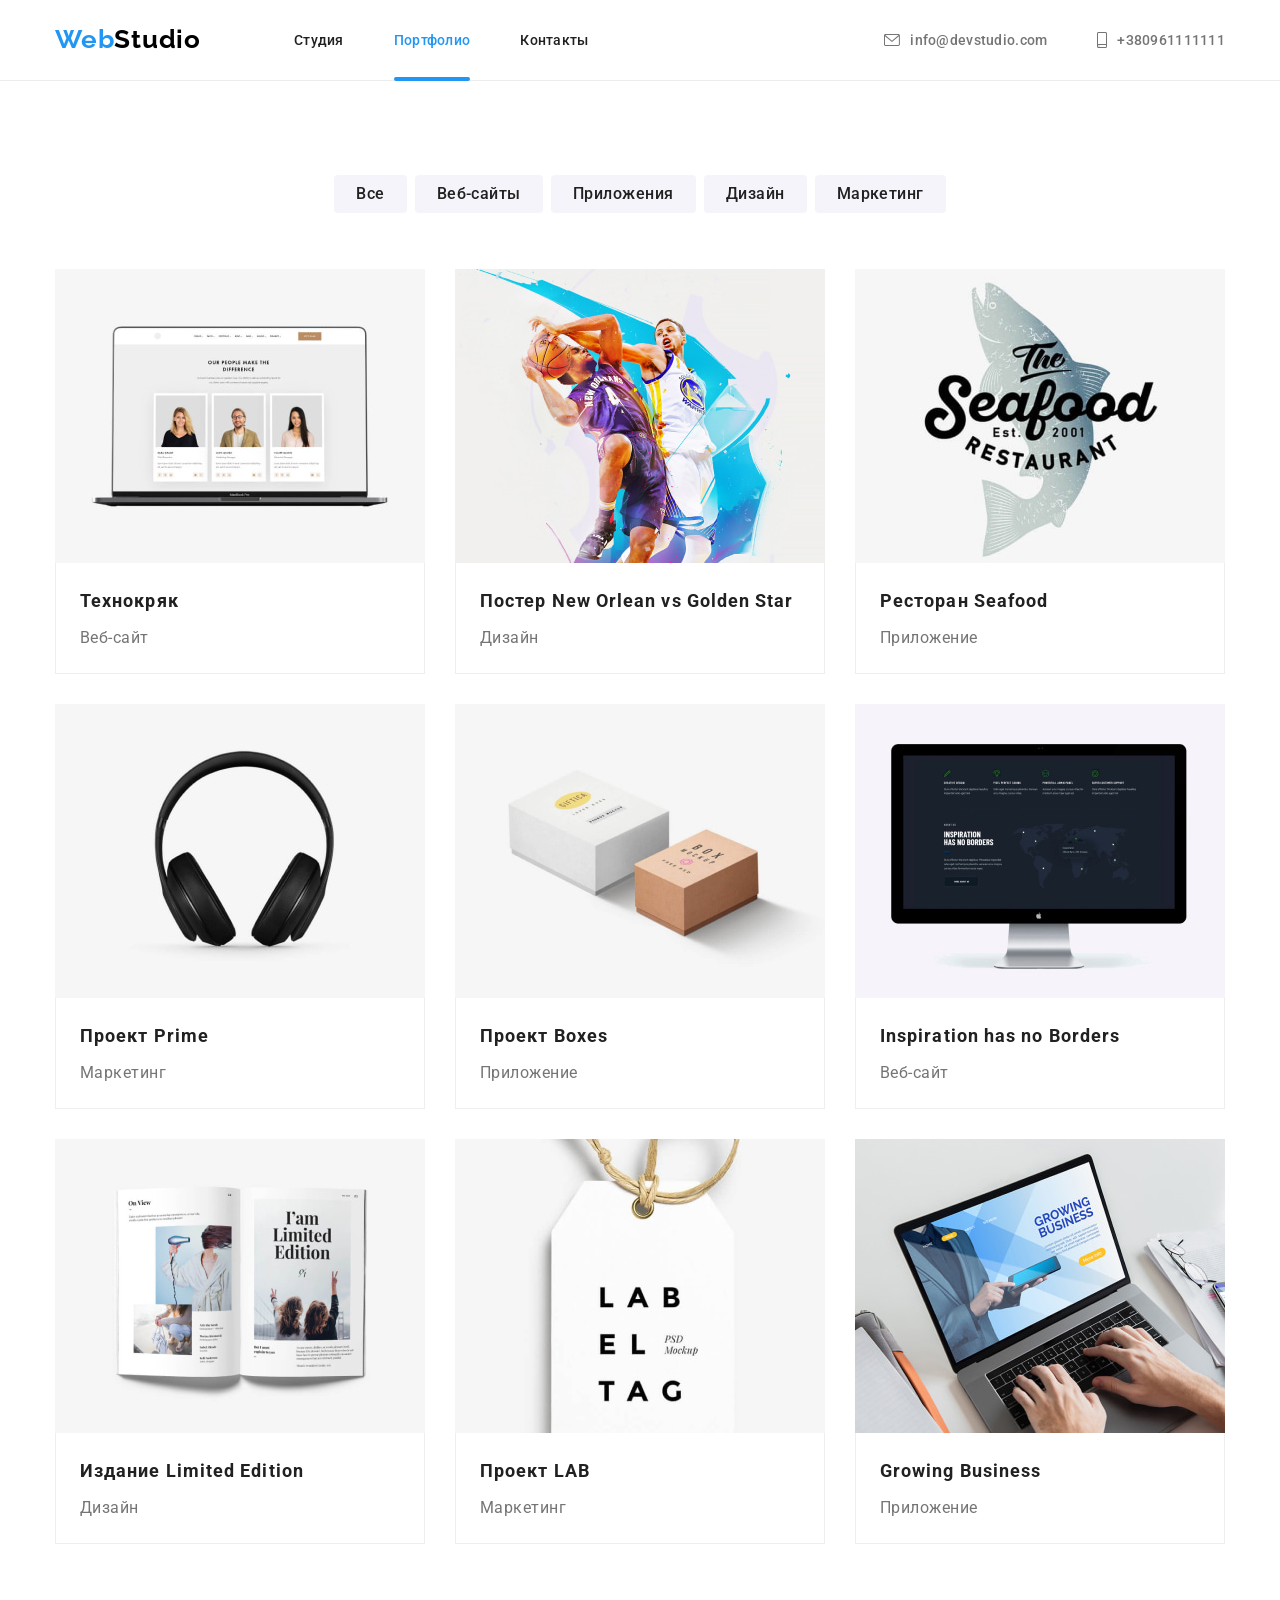
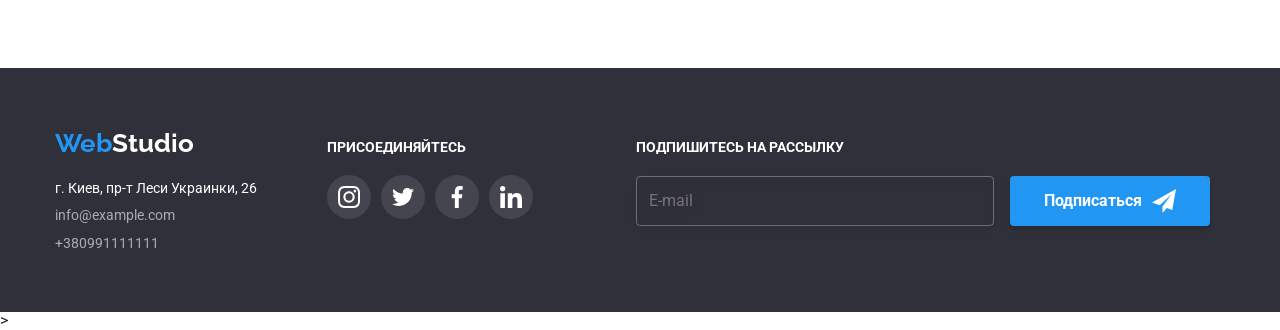
==== commit 430dab2f: "Добавляет ВЕМ методология" ====
--- a/portfolio.html
+++ b/portfolio.html
@@ -62,224 +62,218 @@
     <main>
       <!--Блок кнопок навигацыи проектов страницы портфолио-->
       <section class="section">
-        <div class="container">
-          <h1 class="title-hiding">Портфолио</h1>
-          <ul class="filter">
-            <li class="filter-button">
-              <button class="button" type="button">Все</button>
-            </li>
-            <li class="filter-button">
-              <button class="button" type="button">Веб-сайты</button>
-            </li>
-            <li class="filter-button">
-              <button class="button" type="button">Приложения</button>
-            </li>
-            <li class="filter-button">
-              <button class="button" type="button">Дизайн</button>
-            </li>
-            <li class="filter-button">
-              <button class="button" type="button">Маркетинг</button>
+        <div class="filter container">
+          <h1 class="filter__title-hiding">Портфолио</h1>
+          <ul class="filter__list">
+            <li class="filter__list-item">
+              <button class="filter__button" type="button">Все</button>
+            </li>
+            <li class="filter__list-item">
+              <button class="filter__button" type="button">Веб-сайты</button>
+            </li>
+            <li class="filter__list-item">
+              <button class="filter__button" type="button">Приложения</button>
+            </li>
+            <li class="filter__list-item">
+              <button class="filter__button" type="button">Дизайн</button>
+            </li>
+            <li class="filter__list-item">
+              <button class="filter__button" type="button">Маркетинг</button>
             </li>
           </ul>
-          <!--Фото проектов-->
-          <ul class="portfolio">
-            <li class="portfolio-list">
-              <a class="portfolio-link" href="">
-                <div class="portfolio-thumb">
-                  <img
-                    class="foto-portfolio"
+        </div>
+
+        <!--Портфолио проектов-->
+        <div class="portfolio container">
+          <ul class="portfolio__list">
+            <li class="portfolio__list-item">
+              <a class="portfolio__link" href="">
+                <div class="portfolio__thumb">
+                  <img
                     src="./images/imag1.jpg"
                     alt="Ноудтун с сайтом"
                     width="370"
                     height="294"
                   />
-                  <p class="portfolio-descr">
-                    Ресурс предлагает комплексные предложения с разным уровнем
-                    функционала и сервисов. Все это позволит посетителю получить
-                    исчерпывающие сведения о компании или частном лице.
-                  </p>
-                </div>
-                <div class="portfolio-title-text">
-                  <h2 class="title-portfolio">Технокряк</h2>
-                  <p class="text-portfolio">Веб-сайт</p>
-                </div>
-              </a>
-            </li>
-            <li class="portfolio-list">
-              <a class="portfolio-link" href="">
-                <div class="portfolio-thumb">
-                  <img
-                    class="foto-portfolio"
+                  <p class="portfolio__descr">
+                    Ресурс предлагает комплексные предложения с разным уровнем
+                    функционала и сервисов. Все это позволит посетителю получить
+                    исчерпывающие сведения о компании или частном лице.
+                  </p>
+                </div>
+                <div class="portfolio__wrap">
+                  <h2 class="portfolio__title">Технокряк</h2>
+                  <p class="portfolio__text">Веб-сайт</p>
+                </div>
+              </a>
+            </li>
+            <li class="portfolio__list-item">
+              <a class="portfolio__link" href="">
+                <div class="portfolio__thumb">
+                  <img
                     src="./images/imag2.jpg"
                     alt="Баскетболисты"
                     width="370"
                     height="294"
                   />
-                  <p class="portfolio-descr">
-                    Ресурс предлагает комплексные предложения с разным уровнем
-                    функционала и сервисов. Все это позволит посетителю получить
-                    исчерпывающие сведения о компании или частном лице.
-                  </p>
-                </div>
-                <div class="portfolio-title-text">
-                  <h2 class="title-portfolio">
+                  <p class="portfolio__descr">
+                    Ресурс предлагает комплексные предложения с разным уровнем
+                    функционала и сервисов. Все это позволит посетителю получить
+                    исчерпывающие сведения о компании или частном лице.
+                  </p>
+                </div>
+                <div class="portfolio__wrap">
+                  <h2 class="portfolio__title">
                     Постер New Orlean vs Golden Star
                   </h2>
-                  <p class="text-portfolio">Дизайн</p>
-                </div>
-              </a>
-            </li>
-            <li class="portfolio-list">
-              <a class="portfolio-link" href="">
-                <div class="portfolio-thumb">
-                  <img
-                    class="foto-portfolio"
+                  <p class="portfolio__text">Дизайн</p>
+                </div>
+              </a>
+            </li>
+            <li class="portfolio__list-item">
+              <a class="portfolio__link" href="">
+                <div class="portfolio__thumb">
+                  <img
                     src="./images/imag3.jpg"
                     alt="Рыба с надписью"
                     width="370"
                     height="294"
                   />
-                  <p class="portfolio-descr">
-                    Ресурс предлагает комплексные предложения с разным уровнем
-                    функционала и сервисов. Все это позволит посетителю получить
-                    исчерпывающие сведения о компании или частном лице.
-                  </p>
-                </div>
-                <div class="portfolio-title-text">
-                  <h2 class="title-portfolio">Ресторан Seafood</h2>
-                  <p class="text-portfolio">Приложение</p>
-                </div>
-              </a>
-            </li>
-            <li class="portfolio-list">
-              <a class="portfolio-link" href="">
-                <div class="portfolio-thumb">
-                  <img
-                    class="foto-portfolio"
+                  <p class="portfolio__descr">
+                    Ресурс предлагает комплексные предложения с разным уровнем
+                    функционала и сервисов. Все это позволит посетителю получить
+                    исчерпывающие сведения о компании или частном лице.
+                  </p>
+                </div>
+                <div class="portfolio__wrap">
+                  <h2 class="portfolio__title">Ресторан Seafood</h2>
+                  <p class="portfolio__text">Приложение</p>
+                </div>
+              </a>
+            </li>
+            <li class="portfolio__list-item">
+              <a class="portfolio__link" href="">
+                <div class="portfolio__thumb">
+                  <img
                     src="./images/imag4.jpg"
                     alt="Наушники"
                     width="370"
                     height="294"
                   />
-                  <p class="portfolio-descr">
-                    Ресурс предлагает комплексные предложения с разным уровнем
-                    функционала и сервисов. Все это позволит посетителю получить
-                    исчерпывающие сведения о компании или частном лице.
-                  </p>
-                </div>
-                <div class="portfolio-title-text">
-                  <h2 class="title-portfolio">Проект Prime</h2>
-                  <p class="text-portfolio">Маркетинг</p>
-                </div>
-              </a>
-            </li>
-            <li class="portfolio-list">
-              <a class="portfolio-link" href="">
-                <div class="portfolio-thumb">
-                  <img
-                    class="foto-portfolio"
+                  <p class="portfolio__descr">
+                    Ресурс предлагает комплексные предложения с разным уровнем
+                    функционала и сервисов. Все это позволит посетителю получить
+                    исчерпывающие сведения о компании или частном лице.
+                  </p>
+                </div>
+                <div class="portfolio__wrap">
+                  <h2 class="portfolio__title">Проект Prime</h2>
+                  <p class="portfolio__text">Маркетинг</p>
+                </div>
+              </a>
+            </li>
+            <li class="portfolio__list-item">
+              <a class="portfolio__link" href="">
+                <div class="portfolio__thumb">
+                  <img
                     src="./images/imag5.jpg"
                     alt="Две коробки"
                     width="370"
                     height="294"
                   />
-                  <p class="portfolio-descr">
-                    Ресурс предлагает комплексные предложения с разным уровнем
-                    функционала и сервисов. Все это позволит посетителю получить
-                    исчерпывающие сведения о компании или частном лице.
-                  </p>
-                </div>
-                <div class="portfolio-title-text">
-                  <h2 class="title-portfolio">Проект Boxes</h2>
-                  <p class="text-portfolio">Приложение</p>
-                </div>
-              </a>
-            </li>
-            <li class="portfolio-list">
-              <a class="portfolio-link" href="">
-                <div class="portfolio-thumb">
-                  <img
-                    class="foto-portfolio"
+                  <p class="portfolio__descr">
+                    Ресурс предлагает комплексные предложения с разным уровнем
+                    функционала и сервисов. Все это позволит посетителю получить
+                    исчерпывающие сведения о компании или частном лице.
+                  </p>
+                </div>
+                <div class="portfolio__wrap">
+                  <h2 class="portfolio__title">Проект Boxes</h2>
+                  <p class="portfolio__text">Приложение</p>
+                </div>
+              </a>
+            </li>
+            <li class="portfolio__list-item">
+              <a class="portfolio__link" href="">
+                <div class="portfolio__thumb">
+                  <img
                     src="./images/imag6.jpg"
                     alt="Мак"
                     width="370"
                     height="294"
                   />
-                  <p class="portfolio-descr">
-                    Ресурс предлагает комплексные предложения с разным уровнем
-                    функционала и сервисов. Все это позволит посетителю получить
-                    исчерпывающие сведения о компании или частном лице.
-                  </p>
-                </div>
-                <div class="portfolio-title-text">
-                  <h2 class="title-portfolio">Inspiration has no Borders</h2>
-                  <p class="text-portfolio">Веб-сайт</p>
-                </div>
-              </a>
-            </li>
-            <li class="portfolio-list">
-              <a class="portfolio-link" href="">
-                <div class="portfolio-thumb">
-                  <img
-                    class="foto-portfolio"
+                  <p class="portfolio__descr">
+                    Ресурс предлагает комплексные предложения с разным уровнем
+                    функционала и сервисов. Все это позволит посетителю получить
+                    исчерпывающие сведения о компании или частном лице.
+                  </p>
+                </div>
+                <div class="portfolio__wrap">
+                  <h2 class="portfolio__title">Inspiration has no Borders</h2>
+                  <p class="portfolio__text">Веб-сайт</p>
+                </div>
+              </a>
+            </li>
+            <li class="portfolio__list-item">
+              <a class="portfolio__link" href="">
+                <div class="portfolio__thumb">
+                  <img
                     src="./images/imag7.jpg"
                     alt="Журнал"
                     width="370"
                     height="294"
                   />
-                  <p class="portfolio-descr">
-                    Ресурс предлагает комплексные предложения с разным уровнем
-                    функционала и сервисов. Все это позволит посетителю получить
-                    исчерпывающие сведения о компании или частном лице.
-                  </p>
-                </div>
-                <div class="portfolio-title-text">
-                  <h2 class="title-portfolio">Издание Limited Edition</h2>
-                  <p class="text-portfolio">Дизайн</p>
-                </div>
-              </a>
-            </li>
-            <li class="portfolio-list">
-              <a class="portfolio-link" href="">
-                <div class="portfolio-thumb">
-                  <img
-                    class="foto-portfolio"
+                  <p class="portfolio__descr">
+                    Ресурс предлагает комплексные предложения с разным уровнем
+                    функционала и сервисов. Все это позволит посетителю получить
+                    исчерпывающие сведения о компании или частном лице.
+                  </p>
+                </div>
+                <div class="portfolio__wrap">
+                  <h2 class="portfolio__title">Издание Limited Edition</h2>
+                  <p class="portfolio__text">Дизайн</p>
+                </div>
+              </a>
+            </li>
+            <li class="portfolio__list-item">
+              <a class="portfolio__link" href="">
+                <div class="portfolio__thumb">
+                  <img
                     src="./images/imag8.jpg"
                     alt="Этикетка"
                     width="370"
                     height="294"
                   />
-                  <p class="portfolio-descr">
-                    Ресурс предлагает комплексные предложения с разным уровнем
-                    функционала и сервисов. Все это позволит посетителю получить
-                    исчерпывающие сведения о компании или частном лице.
-                  </p>
-                </div>
-                <div class="portfolio-title-text">
-                  <h2 class="title-portfolio">Проект LAB</h2>
-                  <p class="text-portfolio">Маркетинг</p>
-                </div>
-              </a>
-            </li>
-            <li class="portfolio-list">
-              <a class="portfolio-link" href="">
-                <div class="portfolio-thumb">
-                  <img
-                    class="foto-portfolio"
+                  <p class="portfolio__descr">
+                    Ресурс предлагает комплексные предложения с разным уровнем
+                    функционала и сервисов. Все это позволит посетителю получить
+                    исчерпывающие сведения о компании или частном лице.
+                  </p>
+                </div>
+                <div class="portfolio__wrap">
+                  <h2 class="portfolio__title">Проект LAB</h2>
+                  <p class="portfolio__text">Маркетинг</p>
+                </div>
+              </a>
+            </li>
+            <li class="portfolio__list-item">
+              <a class="portfolio__link" href="">
+                <div class="portfolio__thumb">
+                  <img
                     src="./images/imag9.jpg"
                     alt="Ноудбук с сайтом"
                     width="370"
                     height="294"
                   />
-                  <p class="portfolio-descr">
-                    Ресурс предлагает комплексные предложения с разным уровнем
-                    функционала и сервисов. Все это позволит посетителю получить
-                    исчерпывающие сведения о компании или частном лице.
-                  </p>
-                </div>
-                <div class="portfolio-title-text">
-                  <h2 class="title-portfolio">Growing Business</h2>
-                  <p class="text-portfolio">Приложение</p>
+                  <p class="portfolio__descr">
+                    Ресурс предлагает комплексные предложения с разным уровнем
+                    функционала и сервисов. Все это позволит посетителю получить
+                    исчерпывающие сведения о компании или частном лице.
+                  </p>
+                </div>
+                <div class="portfolio__wrap">
+                  <h2 class="portfolio__title">Growing Business</h2>
+                  <p class="portfolio__text">Приложение</p>
                 </div>
               </a>
             </li>
@@ -288,82 +282,80 @@
       </section>
     </main>
     <!--Футер страницы портфолио с контактами-->
-    <footer class="page-footer">
-      <div class="container footer-container">
-        <div class="address-wraper">
-          <a class="logo-footer" href="./index.html"
-            >Web<samp class="logostudio-footer">Studio</samp></a
-          >
-          <address class="address">
-            <ul class="address-list">
-              <li class="contact-list-footer">
+    <footer class="footer">
+      <div class="footer__container container">
+        <div class="footer__address-wraper">
+          <a class="footer__logo" href="./index.html">Web<span>Studio</span></a>
+          <address class="footer__address">
+            <ul>
+              <li class="footer__contact-list">
                 <a
-                  class="contactfooter-map"
+                  class="footer__contact-map"
                   href="https://www.google.com/maps/place/бул.+Леси+Украинки,+26,+Киев,+02000/data=!4m2!3m1!1s0x40d4cf0e033ecbe9:0x57a4dffefec77da0?sa=X&ved=2ahUKEwislPPghuL1AhVr-ioKHfEvBboQ8gF6BAgbEAE"
                   target="_blank"
                   >г. Киев, пр-т Леси Украинки, 26</a
                 >
               </li>
-              <li class="contact-list-footer">
-                <a class="contactfooter" href="mailto:info@example.com"
+              <li class="footer__contact-list">
+                <a class="footer__contact" href="mailto:info@example.com"
                   >info@example.com</a
                 >
               </li>
-              <li class="contact-list-footer">
-                <a class="contactfooter" href="tel:+380991111111"
+              <li class="footer__contact-list">
+                <a class="footer__contact" href="tel:+380991111111"
                   >+380991111111</a
                 >
               </li>
             </ul>
           </address>
         </div>
-        <div class="socials-link-wraper">
-          <h2 class="title-footer-socials">присоединяйтесь</h2>
-          <ul class="socials-list-footer">
-            <li class="socials-footer">
-              <a class="socials-link-footer" href="">
-                <svg class="socials-icon-footer" width="22" height="22">
+        <div class="footer__socials-wraper">
+          <h2 class="footer__socials-title">присоединяйтесь</h2>
+          <ul class="footer__socials-list">
+            <li class="footer__socials">
+              <a class="footer__socials-link" href="">
+                <svg class="footer__socials-icon" width="22" height="22">
                   <use href="./images/icon/icons.svg#instagram"></use>
                 </svg>
               </a>
             </li>
-            <li class="socials-footer">
-              <a class="socials-link-footer" href="">
-                <svg class="socials-icon-footer" width="22" height="22">
+            <li class="footer__socials">
+              <a class="footer__socials-link" href="">
+                <svg class="footer__socials-icon" width="22" height="22">
                   <use href="./images/icon/icons.svg#twitter"></use>
                 </svg>
               </a>
             </li>
-            <li class="socials-footer">
-              <a class="socials-link-footer" href="">
-                <svg class="socials-icon-footer" width="22" height="22">
+            <li class="footer__socials">
+              <a class="footer__socials-link" href="">
+                <svg class="footer__socials-icon" width="22" height="22">
                   <use href="./images/icon/icons.svg#facebook"></use>
                 </svg>
               </a>
             </li>
-            <li class="socials-footer">
-              <a class="socials-link-footer" href="">
-                <svg class="socials-icon-footer" width="22" height="22">
+            <li class="footer__socials">
+              <a class="footer__socials-link" href="">
+                <svg class="footer__socials-icon" width="22" height="22">
                   <use href="./images/icon/icons.svg#linkedin"></use>
                 </svg>
               </a>
             </li>
           </ul>
         </div>
-        <div class="form-footer-wraper">
-          <h2 class="title-footer-form">Подпишитесь на рассылку</h2>
-          <form class="form-footer">
-            <label class="form-wraper-footer">
+        <div class="footer__form-wrap">
+          <h2 class="footer__title-form">Подпишитесь на рассылку</h2>
+          <form>
+            <label class="footer__form-label">
               <input
-                class="form-email-footer"
+                class="footer__form-email"
                 type="email"
                 name="email"
                 placeholder="E-mail"
               />
             </label>
-            <button class="button-form-footer" type="submit">
+            <button class="footer__form-button" type="submit">
               Подписаться
-              <svg class="icon-button-footer" width="24" height="24">
+              <svg class="footer__icon-form-button" width="24" height="24">
                 <use href="./images/icon/icons.svg#icon-send"></use>
               </svg>
             </button>
@@ -371,5 +363,6 @@
         </div>
       </div>
     </footer>
+    >
   </body>
 </html>
--- a/css/styles.css
+++ b/css/styles.css
@@ -37,6 +37,7 @@
   height: auto;
   display: block;
 }
+
 .container {
   width: 1200px;
   padding-left: 15px;
@@ -44,19 +45,24 @@
   margin-left: auto;
   margin-right: auto;
 }
+
 .section {
   padding-top: 94px;
   padding-bottom: 94px;
 }
 
-/*Стили хидера*/
+
+
+/*!Стили хедера*/
 .header {
   border-bottom: 1px solid #ececec;
 }
+
 .header__page {
   display: flex;
   align-items: center;
 }
+
 .header__logo {
   color: var(--activ-link-but);
 
@@ -86,40 +92,36 @@
 }
 
 .header__link {
-position: relative;
+  position: relative;
   display: block;
   padding-top: 32px;
   padding-bottom: 32px;
-
   color: var(--main-color);
-
   font-size: 14px;
   font-weight: 500;
   line-height: 1.15;
   letter-spacing: 0.02em;
   text-decoration: none;
-
   transition:color 250ms cubic-bezier(0.4, 0, 0.2, 1);
 }
-
-
 .header__link:hover,
 .header__link:focus {
   color: var(--activ-link-but);
 }
+
 .header__nav .current {
   color: var(--activ-link-but);
 }
 .current::after {
-display: block;
-position: absolute;
-width: 100%;
-height: 4px;
-left: 0;
-bottom: -1px;
-content: '';
-background-color: var(--activ-link-but);
-border-radius: 2px;
+  display: block;
+  position: absolute;
+  width: 100%;
+  height: 4px;
+  left: 0;
+  bottom: -1px;
+  content: '';
+  background-color: var(--activ-link-but);
+  border-radius: 2px;
 }
 .after{
   transition:background-color 250ms cubic-bezier(0.4, 0, 0.2, 1);
@@ -127,26 +129,24 @@
 
 .header__contact {
   display: flex;
-  list-style: none;
   margin-left: auto;
 }
 .header__contact .header__item + .header__item {
   margin-left: 50px;
 }
+
 .header__contact-link {
   display: flex;
   justify-content: center;
   align-items: center;
   padding-top: 32px;
   padding-bottom: 32px;
-
   color: var(--complementary-color);
   font-weight: 500;
   font-size: 14px;
   line-height: 1.15;
   letter-spacing: 0.02em;
   text-decoration: none;
-
   transition:color 250ms cubic-bezier(0.4, 0, 0.2, 1);
 }
 .header__contact-link:hover,
@@ -154,11 +154,13 @@
   color: var(--activ-link-but);
 }
 .header__contact-icon{
-margin-right: 10px;
-fill: currentColor;
-}
-
-/*Стиль слогана и кнопка заказа на странице "Студия". */
+  margin-right: 10px;
+  fill: currentColor;
+}
+
+
+/*!Стили страницы Студия*/
+/*Стиль слогана и кнопки заказа на странице "Студия". */
 .slogan {
   max-width: 1600px;
   margin-left: auto;
@@ -167,15 +169,14 @@
   padding-bottom: 200px;
   background-color: #2f303a;
   text-align: center;
-
   background-image: linear-gradient(rgba(47, 48, 58, 0.4), rgba(47, 48, 58, 0.4)), url(../images/Imgbg.png);
   background-repeat: no-repeat;
   background-size: cover;
 
 }
-.slogan-text {
-  color: var(--white);
-
+
+.slogan__text {
+  color: var(--white);
   font-weight: 900;
   font-size: 44px;
   line-height: 1.4;
@@ -183,10 +184,9 @@
   letter-spacing: 0.06em;
   text-transform: uppercase;
 }
-.slogan-button {
+
+.slogan__button {
   margin-top: 40px;
-
-
   width: 200px;
   height: 50px;
   font-size: 16px;
@@ -202,10 +202,11 @@
   cursor: pointer;
   transition: color 250ms cubic-bezier(0.4, 0, 0.2, 1), background-color 250ms cubic-bezier(0.4, 0, 0.2, 1);
 }
-.slogan-button:hover,
-.slogan-button:focus {
+.slogan__button:hover,
+.slogan__button:focus {
   background-color: #188ce8;
 }
+
 
 /*Модальное окно*/
 .modal-backdrop {
@@ -216,7 +217,6 @@
   height: 100vh;
   background: rgba(0, 0, 0, 0.2);
   transition: opacity 250ms cubic-bezier(0.4, 0, 0.2, 1), visibility 250ms cubic-bezier(0.4, 0, 0.2, 1);
-
   z-index: 3;
   opacity: 1;
   visibility: visible;
@@ -237,7 +237,6 @@
   width:528px;
   height: 581px;
   padding: 40px;
-
   background: var(--white);
   box-shadow: 0px 1px 3px rgba(0, 0, 0, 0.12),
   0px 1px 1px rgba(0, 0, 0, 0.14),
@@ -245,32 +244,31 @@
   border-radius: 4px;
 }
 
+.modal__titel{
+  margin-bottom: 12px;
+  font-style: normal;
+  font-weight: 700;
+  font-size: 20px;
+  line-height: 1.15;
+  text-align: center;
+  letter-spacing: 0.03em;
+  color: var(--main-color);
+}
+
 .form{
   display: block;
-
-}
-.modal-titel{
-  margin-bottom: 12px;
-  font-style: normal;
-  font-weight: 700;
-  font-size: 20px;
-  line-height: 1.15;
-  text-align: center;
-  letter-spacing: 0.03em;
-  color: var(--main-color);
-}
-.form-wraper{
+}
+
+.form__wraper{
   position: relative;
   display: flex;
   flex-direction: column;
   margin-bottom: 10px;
 }
-
-.form-wraper:nth-child(4){
+.form__wraper:nth-child(4){
   margin-bottom: 20px;
 }
-
-.form-text{
+.form__wraper span{
   margin-bottom: 4px;
   font-weight: 400;
   font-size: 12px;
@@ -279,7 +277,8 @@
   letter-spacing: 0.01em;
   color: var(--complementary-color);
 }
-.form-imput{
+
+.form__imput{
   position: relative;
   width: 448px;
   height: 40px;
@@ -290,8 +289,7 @@
   transition: border 250ms cubic-bezier(0.4, 0, 0.2, 1);
 }
 
-.icon-form{
-
+.form__icon{
   position: absolute;
   left: 15px;
   bottom: 14px;
@@ -299,23 +297,24 @@
   transition: fill 250ms cubic-bezier(0.4, 0, 0.2, 1);
 }
 
-.form-imput:hover,
-.form-imput:checked,
-.form-imput:focus {
+.form__imput:hover,
+.form__imput:checked,
+.form__imput:focus {
   border: 1px solid var(--activ-link-but);
   box-sizing: border-box;
   border-radius: 4px;
 }
-.form-imput:hover ~ .icon-form,
-.form-imput:focus ~ .icon-form{
+.form__imput:hover ~ .icon-form,
+.form__imput:focus ~ .icon-form{
   fill: var(--activ-link-but);
 }
 
-.text-form-imput,
-.tel-form-imput,
-.email-form-imput{
+.text,
+.tel,
+.email{
   padding-left: 42px;
 }
+
 .textarea{
   width: 448px;
   height: 120px;
@@ -325,7 +324,8 @@
   letter-spacing: 0.01em;
   resize: none;
 }
-.checkbox-wraper{
+
+.form__checkbox-wraper{
   display: flex;
   white-space: nowrap;
   margin-bottom: 30px;
@@ -335,21 +335,20 @@
   margin-bottom: 30px;
 }
 
-.checkbox{
+.form__checkbox{
 
 -webkit-appearance: none;
 -moz-appearance: none;
 appearance: none;
 }
-.castom-checkbox{
+
+.form__castom-checkbox{
   background-image: url(../images/icon/checbox.svg);
   width: 16px;
   height: 15px;
 }
-
-
-.checkbox:checked + .castom-checkbox,
-.checkbox:focus-visible + .castom-checkbox{
+.form__checkbox:checked + .form__castom-checkbox,
+.form__checkbox:focus-visible + .form__castom-checkbox{
   background-image: url(../images/icon/checbox-checked.svg);
   width: 16px;
   height: 15px;
@@ -360,9 +359,8 @@
   transition: background 250ms cubic-bezier(0.4, 0, 0.2, 1);
 }
 
-.text-treaty{
+.form__text-consent{
   margin-left: 8.5px;
-
   text-align:center;
   font-style: normal;
   font-weight: 400;
@@ -371,12 +369,13 @@
   letter-spacing: 0.03em;
   color: var(--complementary-color);
 }
-.text-treaty-link{
+.form__treaty-link{
   color: var(--activ-link-but);
   text-decoration: underline;
   transition: color 250ms cubic-bezier(0.4, 0, 0.2, 1);
 }
-.button-submit{
+
+.form__button-submit{
 
   text-align: center;
   width: 200px;
@@ -385,9 +384,7 @@
   font-size: 16px;
   line-height: 1.87;
   letter-spacing: 0.06em;
-
-  color: var(--white);
-
+  color: var(--white);
   background: var(--activ-link-but);
   box-shadow: 0px 4px 4px rgba(0, 0, 0, 0.15);
   border-radius: 4px;
@@ -395,13 +392,12 @@
   transition: color 250ms cubic-bezier(0.4, 0, 0.2, 1), background 250ms cubic-bezier(0.4, 0, 0.2, 1);
   cursor: pointer;
 }
-
-.button-submit:focus,
-.button-submit:hover{
-background: #188CE8;
-}
-
-.button-modal-clos{
+.form__button-submit:focus,
+.form__button-submit:hover{
+  background: #188CE8;
+}
+
+.modal__btn-clos{
   position: absolute;
   top: 8px;
   right: 8px;
@@ -416,8 +412,9 @@
   cursor: pointer;
 }
 
-/*Стиль списка текста на странице "Студия".*/
-.title-benefits {
+
+/*Стиль секцыя приимуществ на странице "Студия".*/
+.benefits__title {
   position: absolute;
   width: 1px;
   height: 1px;
@@ -430,26 +427,25 @@
   overflow: hidden;
 }
 
-.content-list {
-  display: flex;
-}
-.content-list .list + .list {
+.benefits__list {
+  display: flex;
+}
+.benefits__list .benefits__list-item + .benefits__list-item {
   margin-left: 30px;
 }
 
-.icon-benefits{
+.benefits__icon{
   display: flex;
   justify-content: center;
   align-items: center;
   margin-bottom: 30px;
-
   width: 270px;
   height: 120px;
   background-color: var(--background-button);
   border-radius: 4px;
 }
 
-.list-title {
+.benefits__list-title {
   text-transform: uppercase;
   font-style: normal;
   font-weight: 700;
@@ -457,9 +453,8 @@
   line-height: 16px;
   letter-spacing: 1.14;
 }
-.list-text {
+.benefits__list-text {
   margin-top: 10px;
-
   width: 270px;
   color: var(--complementary-color);
   font-weight: 400;
@@ -468,67 +463,65 @@
   letter-spacing: 0.03em;
 }
 
-/*Стиль заголовка на странице "Студия".*/
+
+/*Стиль деятельности на странице "Студия".*/
 .work {
   padding-top: 0;
 }
-.work-list {
+
+.work__title {
+  font-weight: 700;
+  font-size: 36px;
+  line-height: 1.16;
+  text-align: center;
+  letter-spacing: 0.03em;
+}
+
+.work__list {
   margin-top: 50px;
   display: flex;
-
-}
-.list-work{
-list-style-type: none;
-}
-
-.work-list .list-work + .list-work {
+}
+
+.work__list-item {
+  list-style-type: none;
+}
+.work__list .work__list-item + .work__list-item {
   margin-left: 30px;
   margin-right: 0;
 }
-.work-title {
-  font-weight: 700;
-  font-size: 36px;
-  line-height: 1.16;
-  text-align: center;
-  letter-spacing: 0.03em;
-}
-
-.label-img-text{
-position: relative;
-}
-
-.img-label{
-margin-right: 0;
-
-}
-.label{
+
+.work__libel{
+  position: relative;
+}
+
+.work__img{
+  margin-right: 0;
+}
+
+.work__label-title{
   display: flex;
   justify-content: center;
   align-items: center;
   position: absolute;
   bottom: 0;
-
   width: 370px;
   height: 70px;
   background: rgba(47, 48, 58, 0.8);
-
   font-size: 14px;
   font-weight: 700;
   color: var(--white);
   line-height: 1.17;
   text-transform: uppercase;
-
-  letter-spacing: 0.03em;
-}
-
-/*Стиль заголовков и текста информации о команде на странице "Студия".*/
+  letter-spacing: 0.03em;
+}
+
+
+/*Стиль секцыи о команде на странице "Студия".*/
 .team {
   background-color: #f5f4fa;
 }
-.team-list {
-  display: flex;
-}
-.team-title {
+
+.team__title {
   margin-bottom: 50px;
 
   font-weight: 700;
@@ -537,7 +530,13 @@
   text-align: center;
   letter-spacing: 0.03em;
 }
-.foto-team-list {
+
+.team__list {
+  display: flex;
+  list-style: none
+}
+
+.team__list-item {
   background-color: var(--white);
   text-align: center;
   width: 270px;
@@ -545,70 +544,67 @@
     0px 2px 1px rgba(0, 0, 0, 0.2);
   border-radius: 0px 0px 4px 4px;
 }
-.team-list .foto-team-list + .foto-team-list {
+.team__list .team__list-item + .team__list-item {
   margin-left: 30px;
   margin-right: 0px;
 }
-.team-subtitle-text {
+.team__meta {
   padding-top: 30px;
   padding-bottom: 30px;
 }
-.team-subtitle {
+.team__name {
   font-weight: 500;
   font-size: 16px;
   line-height: 1.18;
   letter-spacing: 0.03em;
 }
-.team-text {
+.team__description {
   margin-top: 10px;
   margin-bottom: 16px;
-
   color: var(--complementary-color);
   font-weight: 400;
   font-size: 16px;
   line-height: 1.18;
   letter-spacing: 0.03em;
 }
-.team-list {
-  list-style: none;
-}
-
-.socials {
-  display: flex;
-  justify-content: center;
-}
-.socials-item {
+
+
+.team__socials {
+  display: flex;
+  justify-content: center;
+}
+
+.team__socials-item {
   margin-right: 10px;
 }
-.socials-item:last-child{
+.team__socials-item:last-child{
   margin-right: 0;
 }
-.socials-link {
+
+.team__socials-link {
   display: flex;
   justify-content: center;
   align-items: center;
-
   width: 44px;
   height: 44px;
-
   background-color: var(--white);
   border-radius: 50%;
   transition:fill 250ms cubic-bezier(0.4, 0, 0.2, 1), background-color 250ms cubic-bezier(0.4, 0, 0.2, 1);
 }
-.socials-link:hover,
-.socials-link:focus {
+.team__socials-link:hover,
+.team__socials-link:focus {
   background-color: var(--activ-link-but)}
-.socials-link:hover .socials-icon,
-.socials-link:focus .socials-icon{fill: var(--white);}
-.socials-icon{
+.team__socials-link:hover .team__socials-icon,
+.team__socials-link:focus .team__socials-icon{fill: var(--white);}
+.team__socials-icon{
   transition:fill 250ms cubic-bezier(0.4, 0, 0.2, 1);
   fill: var(--icon-color);
 }
 
+
 /*Стили постояные клиенты*/
-.title-clients{
+.clients__title{
   margin-bottom: 50px;
-
   font-weight: 700;
   font-size: 36px;
   line-height: 1.16;
@@ -616,31 +612,31 @@
   letter-spacing: 0.03em;
 }
 
-.clients-list-icon-link{
-  display: flex;
-}
-
-.clients-list{
-width: 170px;
-height: 92px;
-margin-right: 30px;
-
-border: 1px solid var(--icon-color);
-box-sizing: border-box;
-border-radius: 4px;
-transition:color 250ms cubic-bezier(0.4, 0, 0.2, 1), border 250ms cubic-bezier(0.4, 0, 0.2, 1);
-}
-.clients-list:hover,
-.clients-list:focus{
+.clients__list{
+  display: flex;
+}
+
+.clients__list-item{
+  width: 170px;
+  height: 92px;
+  margin-right: 30px;
+
+  border: 1px solid var(--icon-color);
+  box-sizing: border-box;
+  border-radius: 4px;
+  transition:color 250ms cubic-bezier(0.4, 0, 0.2, 1), border 250ms cubic-bezier(0.4, 0, 0.2, 1);
+}
+.clients__list-item:hover,
+.clients__list-item:focus{
   border: 1px solid var(--activ-link-but);
   box-sizing: border-box;
   border-radius: 4px;
 }
-.clients-list:last-child {
+.clients__list-item:last-child {
   margin-right: 0;
 }
 
-.clients-link{
+.clients__link{
   display: flex;
   justify-content: center;
   align-items: center;
@@ -651,47 +647,45 @@
   cursor: pointer;
   transition:fill 250ms cubic-bezier(0.4, 0, 0.2, 1);
 }
-.clients-link:hover,
-.clients-link:focus{
+.clients__link:hover,
+.clients__link:focus{
   fill: var(--activ-link-but);
 }
 
 
-
+/*!Стили страницы Портфолио*/
 /*Стиль кнопок фильтра на странице "Портфолио".*/
 
-.title-hiding{
+.filter__title-hiding {
   position: absolute;
-    width: 1px;
-    height: 1px;
-    margin: -1px;
-    border: 0;
-    padding: 0;
-    white-space: nowrap;
-    clip-path: inset(100%);
-    clip: rect(0 0 0 0);
-    overflow: hidden;}
-.filter {
-  list-style: none;
+  width: 1px;
+  height: 1px;
+  margin: -1px;
+  border: 0;
+  padding: 0;
+  white-space: nowrap;
+  clip-path: inset(100%);
+  clip: rect(0 0 0 0);
+  overflow: hidden;
+}
+
+.filter__list {
   display: flex;
   justify-content: center;
   margin-bottom: 56px;
 }
 
-.filter-button:not(:last-child) {
+.filter__list-item:not(:last-child) {
   margin-right: 8px;
 }
 
-.button {
+.filter__button {
   padding: 6px 22px;
-  list-style: none;
   border-radius: 4px;
   cursor: pointer;
   border: none;
-
   color: var(--main-color);
   background-color: var(--background-button);
-
   font-family: var(--main-fons);
   font-style: normal;
   font-weight: 500;
@@ -701,38 +695,37 @@
   letter-spacing: 0.03em;
   transition: box-shadow 250ms cubic-bezier(0.4, 0, 0.2, 1), background-color 250ms cubic-bezier(0.4, 0, 0.2, 1), color 250ms cubic-bezier(0.4, 0, 0.2, 1);
 }
-.button:hover,
-.button:focus {
+.filter__button:hover,
+.filter__button:focus {
   background-color: var(--activ-link-but);
   color: var(--white);
   box-shadow: 0px 3px 1px rgba(0, 0, 0, 0.1), 0px 1px 2px rgba(0, 0, 0, 0.08),
     0px 2px 2px rgba(0, 0, 0, 0.12);
 }
 
-/*Стиль текста портфолио на странице "Портфолио".*/
-.portfolio {
-  list-style: none;
+/*Стиль портфолио на странице "Портфолио".*/
+.portfolio__list {
   display: flex;
   flex-wrap: wrap;
 }
 
-.portfolio-list {
+.portfolio__list-item {
   background-color: var(--white);
   width: 370px;
   margin-right: 30px;
   margin-bottom: 30px;
 }
-.portfolio-list:nth-child(3n) {
+.portfolio__list-item:nth-child(3n) {
   margin-right: 0;
 }
-.portfolio-list:nth-last-child(-n + 3) {
+.portfolio-list-item:nth-last-child(-n + 3) {
   margin-bottom: 0px;
 }
-.portfolio-thumb{
+.portfolio__thumb{
 position: relative;
 overflow: hidden;
 }
-.portfolio-descr{
+.portfolio__descr{
 display: flex;
 padding: 63px 24px;
 width: 100%;
@@ -749,23 +742,23 @@
 transform: translateY(100%);
 transition: transform 250ms cubic-bezier(0.4, 0, 0.2, 1);
 }
-.portfolio-link:hover .portfolio-descr,
-.portfolio-link:focus .portfolio-descr {
+.portfolio__link:hover .portfolio__descr,
+.portfolio__link:focus .portfolio__descr {
   transform: translateY(0%);
 }
-.portfolio-link{
+.portfolio__link{
   display: block;
   text-decoration: none;
   transition: box-shodow 250ms cubic-bezier(0.4, 0, 0.2, 1);
 }
-.portfolio-link:hover,
-.portfolio-link:focus{
+.portfolio__link:hover,
+.portfolio__link:focus{
   box-shadow: 0px 1px 1px rgba(0, 0, 0, 0.12), 0px 4px 4px rgba(0, 0, 0, 0.06),
   1px 4px 6px rgba(0, 0, 0, 0.16);
 }
 
 
-.portfolio-title-text {
+.portfolio__wrap {
   padding: 20px 24px 20px 24px;
   background: #ffffff;
   border-right: 1px solid #eeeeee;
@@ -774,14 +767,14 @@
   box-sizing: border-box;
 }
 
-.title-portfolio {
+.portfolio__title {
 color: var(--main-color);
   font-weight: 700;
   font-size: 18px;
   line-height: 2;
   letter-spacing: 0.06em;
 }
-.text-portfolio {
+.portfolio__text {
   margin-top: 4px;
   color: var(--complementary-color);
   font-size: 16px;
@@ -790,22 +783,21 @@
 }
 
 
-/*Стиль футера*/
-
-.page-footer {
+/*!Стиль футера*/
+.footer {
   padding-top: 60px;
   padding-bottom: 60px;
   background-color: #2f303a;
 }
 
-.footer-container{
+.footer__container{
 display: flex;
 align-items: baseline;
 }
-.address-wraper{
+.footer__address-wraper{
 margin-right: 70px;
 }
-.logo-footer {
+.footer__logo {
   color: var(--activ-link-but);
   text-decoration: none;
   font-family: var(--secondary-fons);
@@ -813,7 +805,7 @@
   font-weight: 700;
   line-height: 1.2;
 }
-.logo-footer span {
+.footer__logo span {
   text-align: center;
   color: var(--white);
   text-decoration: none;
@@ -822,17 +814,16 @@
   font-weight: 700;
   line-height: 1.2;
 }
-.address {
+
+.footer__address {
   margin-top: 20px;
 }
-.address-list {
-  list-style: none;
-}
-
-.contact-list-footer:not(:last-child) {
+
+.footer__contact-list:not(:last-child) {
   margin-bottom: 9px;
 }
-.contactfooter-map {
+
+.footer__contact-map {
   margin-top: 20px;
   color: var(--white);
   font-style: normal;
@@ -840,28 +831,29 @@
   font-size: 14px;
   transition:  color 250ms cubic-bezier(0.4, 0, 0.2, 1);
 }
-.contactfooter-map:hover,
-.contactfooter-map:focus{
+.footer__contact-map:hover,
+.footer__contact-map:focus{
   color: var(--activ-link-but);
 }
-.contactfooter {
+
+.footer__contact {
   color: rgba(255, 255, 255, 0.6);
   font-style: normal;
   text-decoration: none;
   font-size: 14px;
   transition:  color 250ms cubic-bezier(0.4, 0, 0.2, 1);
 }
-.contactfooter:hover,
-.contactfooter:focus{
+.footer__contact:hover,
+.footer__contact:focus{
   color: var(--activ-link-but);
 }
 
-.socials-link-wraper{
-display: block;
-}
-.title-footer-socials{
+
+.footer__socials-wraper{
+  display: block;
+}
+.footer__socials-title{
   margin-bottom: 20px;
-
   text-transform: uppercase;
   font-style: normal;
   font-weight: 700;
@@ -871,39 +863,38 @@
   color: var(--white);
 }
 
-.socials-list-footer{
-display: flex;
-}
-.socials-footer:not(last-chilt) {
+.footer__socials-list{
+  display: flex;
+}
+.footer__socials:not(last-chilt) {
   margin-right: 10px
 }
-.socials-link-footer{
+
+.footer__socials-link{
   display: flex;
   justify-content: center;
   align-items: center;
-
   width: 44px;
   height: 44px;
-
   background-color: rgba(255, 255, 255, 0.1);;
   border-radius: 50%;
   transition:  background-color 250ms cubic-bezier(0.4, 0, 0.2, 1);
 }
 
-.socials-icon-footer{
+.footer__socials-icon{
   fill: var(--white);
 }
-.socials-link-footer:hover,
-.socials-link-footer:focus {
+.footer__socials-link:hover,
+.footer__socials-link:focus {
   background-color: var(--activ-link-but)}
-.socials-link-footer:hover .socials-icon-footer,
-.socials-link-footer:focus .socials-icon-footer{fill: var(--white);}
-
-
-.form-footer-wrap{
+.footer__socials-link:hover .footer__socials-icon,
+.footer__socials-link:focus .footer__socials-icon{fill: var(--white);}
+
+
+.footer__form-wrap{
   margin-left: 93px;
 }
-.title-footer-form{
+.footer__title-form{
   margin-bottom: 20px;
 
   text-transform: uppercase;
@@ -914,11 +905,11 @@
   color: var(--white);
 }
 
-.form-wraper-footer{
+.footer__form-label{
   margin-right: 12px;
 }
 
-.form-email-footer{
+.footer__form-email{
   padding: 16px 12px;
   width: 358px;
   height: 50px;
@@ -930,7 +921,7 @@
   background-color: transparent;
 
 }
-.button-form-footer{
+.footer__form-button{
   display: inline-flex;
   align-items: center;
   justify-content: center;
@@ -949,13 +940,13 @@
   cursor: pointer;
   transition: background 250ms cubic-bezier(0.4, 0, 0.2, 1), color 250ms cubic-bezier(0.4, 0, 0.2, 1);
 }
-.button-form-footer:focus,
-.button-form-footer:hover{
+.footer__form-button:focus,
+.footer__form-button:hover{
   background:#188CE8;
 
 }
 
-.icon-button-footer{
+.footer__icon-form-button{
   display: block;
   margin-left: 10px;
 }
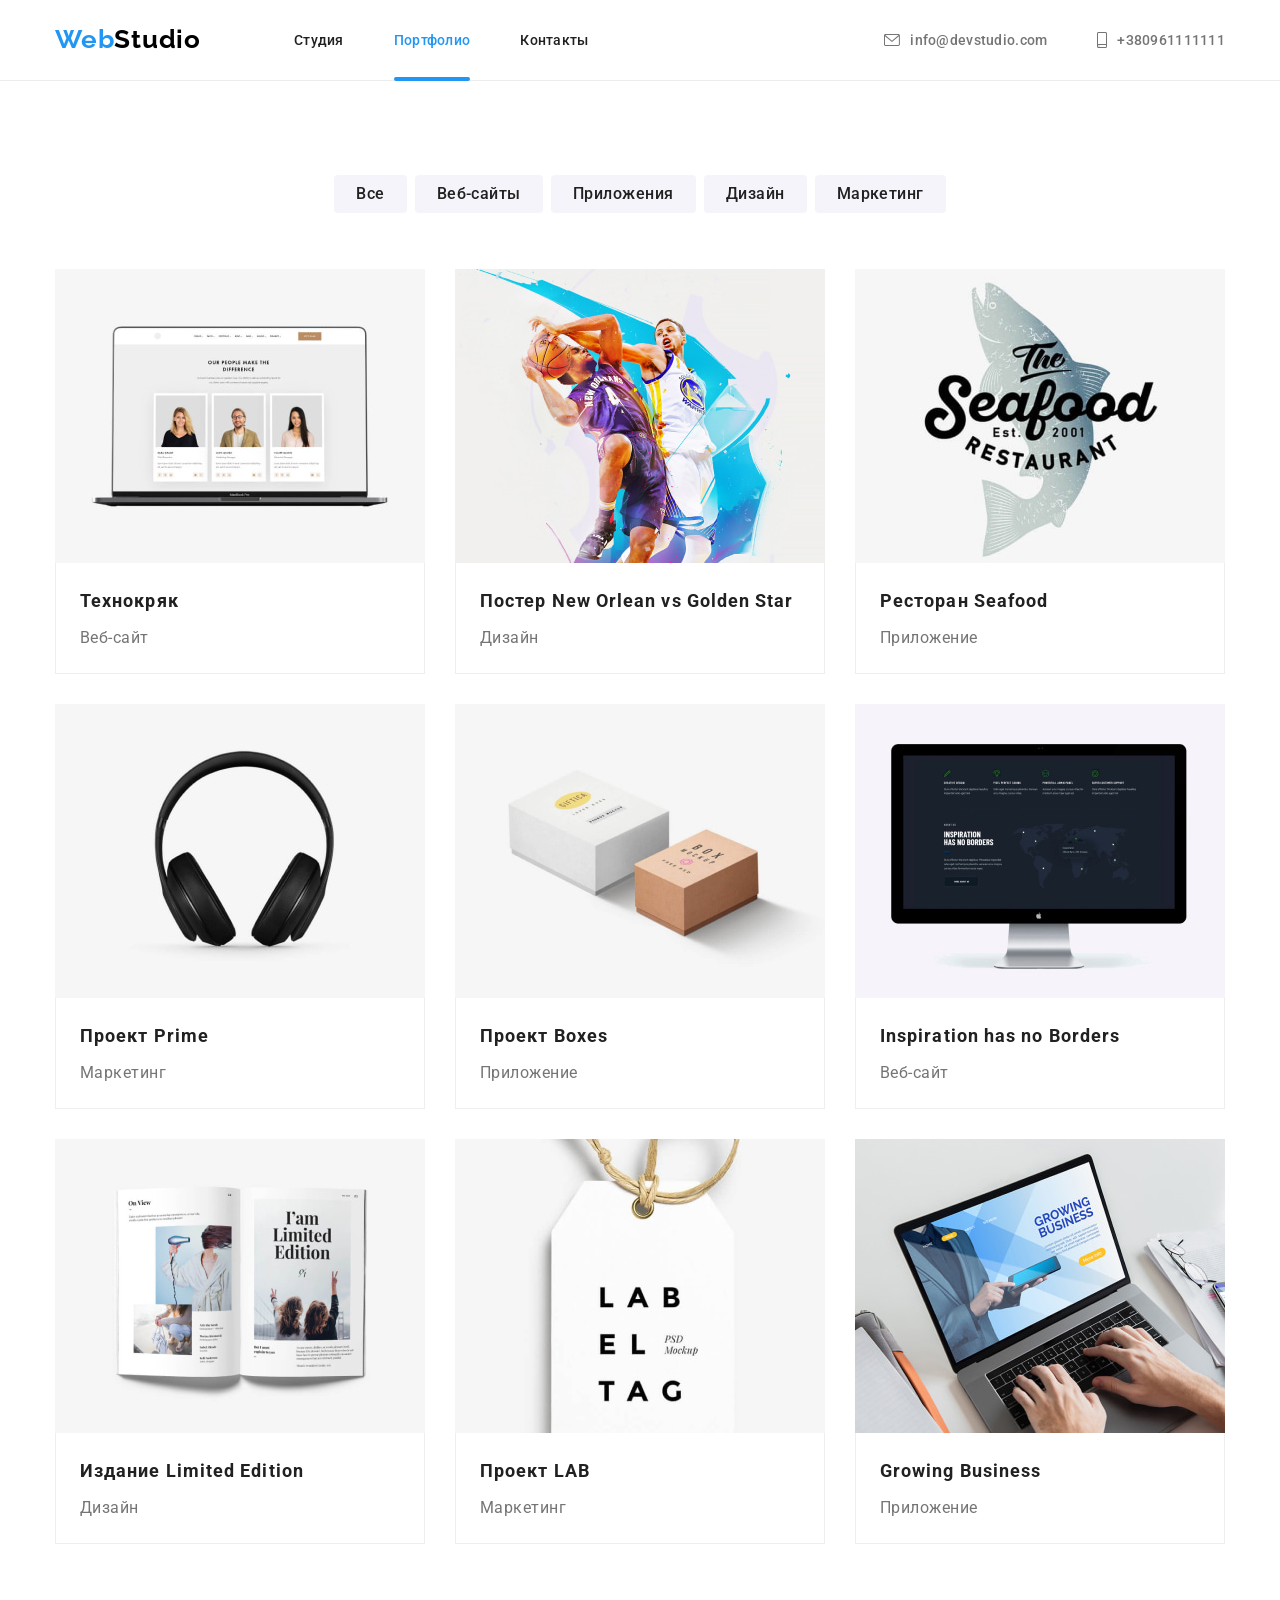
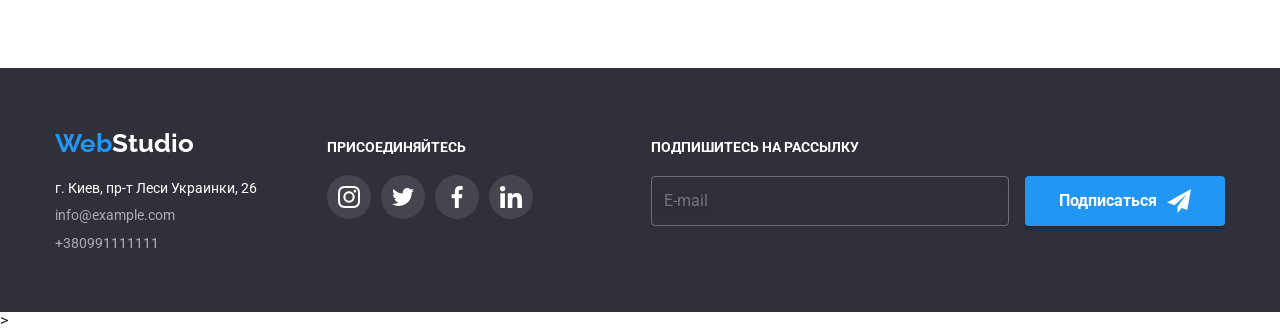
==== commit 32116ff9: "v2" ====
--- a/portfolio.html
+++ b/portfolio.html
@@ -13,7 +13,7 @@
       rel="stylesheet"
       href="https://cdnjs.cloudflare.com/ajax/libs/modern-normalize/1.1.0/modern-normalize.min.css"
     />
-    <link rel="stylesheet" href="./css/styles.css" />
+    <link rel="stylesheet" href="./css/main.min.css" />
   </head>
 
   <body>
@@ -63,7 +63,7 @@
       <!--Блок кнопок навигацыи проектов страницы портфолио-->
       <section class="section">
         <div class="filter container">
-          <h1 class="filter__title-hiding">Портфолио</h1>
+          <h1 class="filter__title title-hiding">Портфолио</h1>
           <ul class="filter__list">
             <li class="filter__list-item">
               <button class="filter__button" type="button">Все</button>
@@ -284,7 +284,7 @@
     <!--Футер страницы портфолио с контактами-->
     <footer class="footer">
       <div class="footer__container container">
-        <div class="footer__address-wraper">
+        <div class="footer__wraper">
           <a class="footer__logo" href="./index.html">Web<span>Studio</span></a>
           <address class="footer__address">
             <ul>
@@ -310,31 +310,47 @@
           </address>
         </div>
         <div class="footer__socials-wraper">
-          <h2 class="footer__socials-title">присоединяйтесь</h2>
+          <p class="footer__socials-title">присоединяйтесь</p>
           <ul class="footer__socials-list">
             <li class="footer__socials">
-              <a class="footer__socials-link" href="">
+              <a
+                class="footer__socials-link"
+                href="https://www.instagram.com/"
+                target="_blank"
+              >
                 <svg class="footer__socials-icon" width="22" height="22">
                   <use href="./images/icon/icons.svg#instagram"></use>
                 </svg>
               </a>
             </li>
             <li class="footer__socials">
-              <a class="footer__socials-link" href="">
+              <a
+                class="footer__socials-link"
+                href="https://twitter.com/?lang=ru"
+                target="_blank"
+              >
                 <svg class="footer__socials-icon" width="22" height="22">
                   <use href="./images/icon/icons.svg#twitter"></use>
                 </svg>
               </a>
             </li>
             <li class="footer__socials">
-              <a class="footer__socials-link" href="">
+              <a
+                class="footer__socials-link"
+                href="https://m.facebook.com/login/"
+                target="_blank"
+              >
                 <svg class="footer__socials-icon" width="22" height="22">
                   <use href="./images/icon/icons.svg#facebook"></use>
                 </svg>
               </a>
             </li>
             <li class="footer__socials">
-              <a class="footer__socials-link" href="">
+              <a
+                class="footer__socials-link"
+                href="https://www.linkedin.com/"
+                target="_blank"
+              >
                 <svg class="footer__socials-icon" width="22" height="22">
                   <use href="./images/icon/icons.svg#linkedin"></use>
                 </svg>
@@ -343,7 +359,7 @@
           </ul>
         </div>
         <div class="footer__form-wrap">
-          <h2 class="footer__title-form">Подпишитесь на рассылку</h2>
+          <p class="footer__title-form">Подпишитесь на рассылку</p>
           <form>
             <label class="footer__form-label">
               <input
--- a/css/main.min.css
+++ b/css/main.min.css
@@ -0,0 +1,2 @@
+h1,h2,h3,h4,p{margin-top:0;margin-bottom:0}ul{list-style:none;margin:0;padding:0}body{color:var(--main-color);background-color:var(--white);font-family:var(--main-fons)}img{max-width:100%;height:auto;display:block}.container{width:1200px;padding-left:15px;padding-right:15px;margin-left:auto;margin-right:auto}.section{padding-top:94px;padding-bottom:94px}.title-hiding{position:absolute;width:1px;height:1px;margin:-1px;border:0;padding:0;white-space:nowrap;clip-path:inset(100%);clip:rect(0 0 0 0);overflow:hidden}:root{--main-fons: "Roboto", sans-serif;--secondary-fons: "Raleway", sans-serif;--main-color: #212121;--complementary-color: #757575;--activ-link-but: #2196f3;--background-button: #f5f4fa;--white: #fff;--icon-color: #AFB1B8}.header{border-bottom:1px solid #ececec}.header__page{display:flex;align-items:center}.header__logo{color:var(--activ-link-but);text-decoration:none;font-family:var(--secondary-fons);font-size:26px;font-weight:700;line-height:1.2;letter-spacing:0.03em}.header__logo span{color:#000;text-decoration:none;font-family:var(--secondary-fons);font-size:26px;font-weight:700;line-height:1.2;letter-spacing:0.03em}.header__nav{display:flex;margin-left:93px}.header__nav .header__item+.header__item{margin-left:50px}.header__link{position:relative;display:block;padding-top:32px;padding-bottom:32px;color:var(--main-color);font-size:14px;font-weight:500;line-height:1.15;letter-spacing:0.02em;text-decoration:none;transition:color 250ms cubic-bezier(0.4, 0, 0.2, 1)}.header__link:hover,.header__link:focus{color:var(--activ-link-but)}.header__nav .current{color:var(--activ-link-but)}.current::after{display:block;position:absolute;width:100%;height:4px;left:0;bottom:-1px;content:'';background-color:var(--activ-link-but);border-radius:2px}.after{transition:background-color 250ms cubic-bezier(0.4, 0, 0.2, 1)}.header__contact{display:flex;margin-left:auto}.header__contact .header__item+.header__item{margin-left:50px}.header__contact-link{display:flex;justify-content:center;align-items:center;padding-top:32px;padding-bottom:32px;color:var(--complementary-color);font-weight:500;font-size:14px;line-height:1.15;letter-spacing:0.02em;text-decoration:none;transition:color 250ms cubic-bezier(0.4, 0, 0.2, 1)}.header__contact-link:hover,.header__contact-link:focus{color:var(--activ-link-but)}.header__contact-icon{margin-right:10px;fill:currentColor}.slogan{max-width:1600px;margin-left:auto;margin-right:auto;padding-top:200px;padding-bottom:200px;background-color:#2f303a;text-align:center;background-image:linear-gradient(rgba(47,48,58,0.4), rgba(47,48,58,0.4)),url(../images/Imgbg.png);background-repeat:no-repeat;background-size:cover}.slogan__text{color:var(--white);font-weight:900;font-size:44px;line-height:1.4;text-align:center;letter-spacing:0.06em;text-transform:uppercase}.slogan__button{margin-top:40px;width:200px;height:50px;font-size:16px;font-weight:700;line-height:1.87;text-align:center;letter-spacing:0.06em;color:var(--white);background-color:var(--activ-link-but);box-shadow:0px 4px 4px rgba(0,0,0,0.15);border-radius:4px;border:var(--activ-link-but);cursor:pointer;transition:color 250ms cubic-bezier(0.4, 0, 0.2, 1),background-color 250ms cubic-bezier(0.4, 0, 0.2, 1)}.slogan__button:hover,.slogan__button:focus{background-color:#188ce8}.modal-backdrop{position:fixed;left:0;top:0;width:100vw;height:100vh;background:rgba(0,0,0,0.2);transition:opacity 250ms cubic-bezier(0.4, 0, 0.2, 1),visibility 250ms cubic-bezier(0.4, 0, 0.2, 1);z-index:3;opacity:1;visibility:visible;pointer-events:initial}.modal-backdrop.is-hidden{opacity:0;visibility:hidden;pointer-events:none}.modal{position:absolute;top:50%;left:50%;transform:translate(-50%, -50%);width:528px;height:581px;padding:40px;background:var(--white);box-shadow:0px 1px 3px rgba(0,0,0,0.12),0px 1px 1px rgba(0,0,0,0.14),0px 2px 1px rgba(0,0,0,0.2);border-radius:4px}.modal__titel{margin-bottom:12px;font-style:normal;font-weight:700;font-size:20px;line-height:1.15;text-align:center;letter-spacing:0.03em;color:var(--main-color)}.form{display:block}.form__wraper{position:relative;display:flex;flex-direction:column;margin-bottom:10px}.form__wraper:nth-child(4){margin-bottom:20px}.form__wraper span{margin-bottom:4px;font-weight:400;font-size:12px;line-height:1.16;text-align:left;letter-spacing:0.01em;color:var(--complementary-color)}.form__imput{position:relative;width:448px;height:40px;border:1px solid rgba(33,33,33,0.2);box-sizing:border-box;border-radius:4px;outline:transparent;transition:border 250ms cubic-bezier(0.4, 0, 0.2, 1)}.form__imput:hover,.form__imput:checked,.form__imput:focus{border:1px solid var(--activ-link-but);box-sizing:border-box;border-radius:4px}.form__imput:hover ~ .icon-form,.form__imput:focus ~ .icon-form{fill:var(--activ-link-but)}.form__icon{position:absolute;left:15px;bottom:14px;fill:var(--main-color);transition:fill 250ms cubic-bezier(0.4, 0, 0.2, 1)}.text,.tel,.email{padding-left:42px}.textarea{width:448px;height:120px;padding:12px 16px;font-size:14px;line-height:1.14;letter-spacing:0.01em;resize:none}.form__checkbox-wraper{display:flex;white-space:nowrap;margin-bottom:30px;flex-direction:row;justify-content:center;align-items:center;margin-bottom:30px}.form__checkbox{-webkit-appearance:none;-moz-appearance:none;appearance:none}.form__castom-checkbox{background-image:url(../images/icon/checbox.svg);width:16px;height:15px}.form__checkbox:checked+.form__castom-checkbox,.form__checkbox:focus-visible+.form__castom-checkbox{background-image:url(../images/icon/checbox-checked.svg);width:16px;height:15px;background-repeat:no-repeat;background-position:50% 50%;background-color:#2196f3;border-radius:2px;transition:background 250ms cubic-bezier(0.4, 0, 0.2, 1)}.form__text-consent{margin-left:8.5px;text-align:center;font-style:normal;font-weight:400;font-size:14px;line-height:1.71;letter-spacing:0.03em;color:var(--complementary-color)}.form__treaty-link{color:var(--activ-link-but);text-decoration:underline;transition:color 250ms cubic-bezier(0.4, 0, 0.2, 1)}.form__button-submit{text-align:center;width:200px;height:50px;font-weight:700;font-size:16px;line-height:1.87;letter-spacing:0.06em;color:var(--white);background:var(--activ-link-but);box-shadow:0px 4px 4px rgba(0,0,0,0.15);border-radius:4px;border:none;transition:color 250ms cubic-bezier(0.4, 0, 0.2, 1),background 250ms cubic-bezier(0.4, 0, 0.2, 1);cursor:pointer}.form__button-submit:focus,.form__button-submit:hover{background:#188CE8}.modal__btn-clos{position:absolute;top:8px;right:8px;display:flex;justify-content:center;align-items:center;width:30px;height:30px;border-radius:50%;background:var(--white);border:1px solid rgba(0,0,0,0.1);cursor:pointer}.modal__btn-clos:hover,.modal__btn-clos:focus{background-color:var(--activ-link-but)}.benefits__list{display:flex}.benefits__list .benefits__list-item+.benefits__list-item{margin-left:30px}.benefits__list .benefits__icon{display:flex;justify-content:center;align-items:center;margin-bottom:30px;width:270px;height:120px;background-color:var(--background-button);border-radius:4px}.benefits__list .benefits__list-title{text-transform:uppercase;font-style:normal;font-weight:700;font-size:14px;line-height:16px;letter-spacing:1.14}.benefits__list .benefits__list-text{margin-top:10px;width:270px;color:var(--complementary-color);font-weight:400;font-size:14px;line-height:1.7;letter-spacing:0.03em}.work{padding-top:0}.work .work__title{font-weight:700;font-size:36px;line-height:1.16;text-align:center;letter-spacing:0.03em}.work .work__list{margin-top:50px;display:flex}.work .work__list-item{list-style-type:none}.work .work__list .work__list-item+.work__list-item{margin-left:30px;margin-right:0}.work .work__libel{position:relative}.work .work__img{margin-right:0}.work .work__label-title{display:flex;justify-content:center;align-items:center;position:absolute;bottom:0;width:370px;height:70px;background:rgba(47,48,58,0.8);font-size:14px;font-weight:700;color:var(--white);line-height:1.17;text-transform:uppercase;letter-spacing:0.03em}.team{background-color:#f5f4fa}.team .team__title{margin-bottom:50px;font-weight:700;font-size:36px;line-height:1.16;text-align:center;letter-spacing:0.03em}.team .team__list{display:flex;list-style:none}.team .team__list-item{background-color:var(--white);text-align:center;width:270px;box-shadow:0px 1px 3px rgba(0,0,0,0.12),0px 1px 1px rgba(0,0,0,0.14),0px 2px 1px rgba(0,0,0,0.2);border-radius:0px 0px 4px 4px}.team .team__list .team__list-item+.team__list-item{margin-left:30px;margin-right:0px}.team .team__meta{padding-top:30px;padding-bottom:30px}.team .team__name{font-weight:500;font-size:16px;line-height:1.18;letter-spacing:0.03em}.team .team__description{margin-top:10px;margin-bottom:16px;color:var(--complementary-color);font-weight:400;font-size:16px;line-height:1.18;letter-spacing:0.03em}.team__socials{display:flex;justify-content:center}.team__socials .team__socials-item{margin-right:10px}.team__socials .team__socials-item:last-child{margin-right:0}.team__socials .team__socials-link{display:flex;justify-content:center;align-items:center;width:44px;height:44px;background-color:var(--white);border-radius:50%;transition:fill 250ms cubic-bezier(0.4, 0, 0.2, 1),background-color 250ms cubic-bezier(0.4, 0, 0.2, 1)}.team__socials .team__socials-link:hover,.team__socials .team__socials-link:focus{background-color:var(--activ-link-but)}.team__socials .team__socials-link:hover .team__socials-icon,.team__socials .team__socials-link:focus .team__socials-icon{fill:var(--white)}.team__socials .team__socials-icon{transition:fill 250ms cubic-bezier(0.4, 0, 0.2, 1);fill:var(--icon-color)}.clients__title{margin-bottom:50px;font-weight:700;font-size:36px;line-height:1.16;text-align:center;letter-spacing:0.03em}.clients__list{display:flex}.clients__list-item{width:170px;height:92px;margin-right:30px;outline:transparent;border:1px solid var(--icon-color);box-sizing:border-box;border-radius:4px;transition:color 250ms cubic-bezier(0.4, 0, 0.2, 1),border 250ms cubic-bezier(0.4, 0, 0.2, 1)}.clients__list-item:hover,.clients__list-item:focus{border:1px solid var(--activ-link-but);box-sizing:border-box;border-radius:4px}.clients__list-item:last-child{margin-right:0}.clients__list-item .clients__link{display:flex;justify-content:center;align-items:center;box-sizing:border-box;width:100%;height:100%;fill:var(--icon-color);cursor:pointer;transition:fill 250ms cubic-bezier(0.4, 0, 0.2, 1)}.clients__list-item .clients__link:hover,.clients__list-item .clients__link:focus{fill:var(--activ-link-but)}.filter__list{display:flex;justify-content:center;margin-bottom:56px}.filter__list-item:not(:last-child){margin-right:8px}.filter__button{padding:6px 22px;border-radius:4px;cursor:pointer;border:none;color:var(--main-color);background-color:var(--background-button);font-family:var(--main-fons);font-style:normal;font-weight:500;font-size:16px;line-height:1.62;text-align:center;letter-spacing:0.03em;transition:box-shadow 250ms cubic-bezier(0.4, 0, 0.2, 1),background-color 250ms cubic-bezier(0.4, 0, 0.2, 1),color 250ms cubic-bezier(0.4, 0, 0.2, 1)}.filter__button:hover,.filter__button:focus{background-color:var(--activ-link-but);color:var(--white);box-shadow:0px 3px 1px rgba(0,0,0,0.1),0px 1px 2px rgba(0,0,0,0.08),0px 2px 2px rgba(0,0,0,0.12)}.portfolio__list{display:flex;flex-wrap:wrap}.portfolio__list .portfolio__list-item{background-color:var(--white);width:370px;margin-right:30px;margin-bottom:30px}.portfolio__list .portfolio__list-item:nth-child(3n){margin-right:0}.portfolio__list .portfolio-list-item:nth-last-child(-n+3){margin-bottom:0px}.portfolio__link{display:block;text-decoration:none;transition:box-shodow 250ms cubic-bezier(0.4, 0, 0.2, 1)}.portfolio__link:hover .portfolio__descr,.portfolio__link:focus .portfolio__descr{transform:translateY(0%)}.portfolio__link:hover,.portfolio__link:focus{box-shadow:0px 1px 1px rgba(0,0,0,0.12),0px 4px 4px rgba(0,0,0,0.06),1px 4px 6px rgba(0,0,0,0.16)}.portfolio__thumb{position:relative;overflow:hidden}.portfolio__thumb .portfolio__descr{display:flex;padding:63px 24px;width:100%;height:100%;position:absolute;bottom:0;left:0;font-size:18px;font-weight:400;line-height:1.55;color:var(--white);background-color:rgba(33,150,243,0.9);text-decoration:none;transform:translateY(101%);transition:transform 250ms cubic-bezier(0.4, 0, 0.2, 1)}.portfolio__wrap{padding:20px 24px 20px 24px;background:#ffffff;border-right:1px solid #eeeeee;border-bottom:1px solid #eeeeee;border-left:1px solid #eeeeee;box-sizing:border-box}.portfolio__wrap .portfolio__title{color:var(--main-color);font-weight:700;font-size:18px;line-height:2;letter-spacing:0.06em}.portfolio__wrap .portfolio__text{margin-top:4px;color:var(--complementary-color);font-size:16px;line-height:1.87;letter-spacing:0.03em}.footer{padding-top:60px;padding-bottom:60px;background-color:#2f303a}.footer__container{display:flex;align-items:baseline}.footer__wraper{margin-right:70px}.footer__logo{color:var(--activ-link-but);text-decoration:none;font-family:var(--secondary-fons);font-size:26px;font-weight:700;line-height:1.2}.footer__logo span{text-align:center;color:var(--white);text-decoration:none;font-family:var(--secondary-fons);font-size:26px;font-weight:700;line-height:1.2}.footer__address{margin-top:20px}.footer__contact-list:not(:last-child){margin-bottom:9px}.footer__contact-map{margin-top:20px;color:var(--white);font-style:normal;text-decoration:none;font-size:14px;transition:color 250ms cubic-bezier(0.4, 0, 0.2, 1)}.footer__contact-map:hover,.footer__contact-map:focus{color:var(--activ-link-but)}.footer__contact{color:rgba(255,255,255,0.6);font-style:normal;text-decoration:none;font-size:14px;transition:color 250ms cubic-bezier(0.4, 0, 0.2, 1)}.footer__contact:hover,.footer__contact:focus{color:var(--activ-link-but)}.footer__socials-wraper{display:block;margin-right:93px}.footer__socials-wraper .footer__socials-title{margin-bottom:20px;text-transform:uppercase;font-style:normal;font-weight:700;font-size:14px;line-height:16px;letter-spacing:1.14;color:var(--white)}.footer__socials-wraper .footer__socials-list{display:flex}.footer__socials-wraper .footer__socials:not(last-chilt){margin-right:10px}.footer__socials-wraper .footer__socials-link{display:flex;justify-content:center;align-items:center;width:44px;height:44px;background-color:rgba(255,255,255,0.1);border-radius:50%;transition:background-color 250ms cubic-bezier(0.4, 0, 0.2, 1)}.footer__socials-wraper .footer__socials-link:hover,.footer__socials-wraper .footer__socials-link:focus{background-color:var(--activ-link-but)}.footer__socials-wraper .footer__socials-icon{fill:var(--white)}.footer__socials-wraper .footer__socials-link:hover .footer__socials-icon,.footer__socials-wraper .footer__socials-link:focus .footer__socials-icon{fill:var(--white)}.footer__form-wrap{margin-left:auto}.footer__form-wrap .footer__title-form{margin-bottom:20px;text-transform:uppercase;font-style:normal;font-weight:700;font-size:14px;line-height:1.14;color:var(--white)}.footer__form-wrap .footer__form-label{margin-right:12px}.footer__form-wrap .footer__form-email{padding:16px 12px;width:358px;height:50px;color:var(--white);border:1px solid rgba(255,255,255,0.3);box-sizing:border-box;filter:drop-shadow(0px 4px 4px rgba(0,0,0,0.15));border-radius:4px;background-color:transparent}.footer__form-wrap .footer__form-button{display:inline-flex;align-items:center;justify-content:center;width:200px;height:50px;font-weight:700;font-size:16px;line-height:1.87;color:var(--white);background:var(--activ-link-but);box-shadow:0px 4px 4px rgba(0,0,0,0.15);border-radius:4px;border:none;cursor:pointer;transition:background 250ms cubic-bezier(0.4, 0, 0.2, 1),color 250ms cubic-bezier(0.4, 0, 0.2, 1)}.footer__form-wrap .footer__form-button:focus,.footer__form-wrap .footer__form-button:hover{background:#188CE8}.footer__icon-form-button{display:block;margin-left:10px}
+/*# sourceMappingURL=main.min.css.map */
